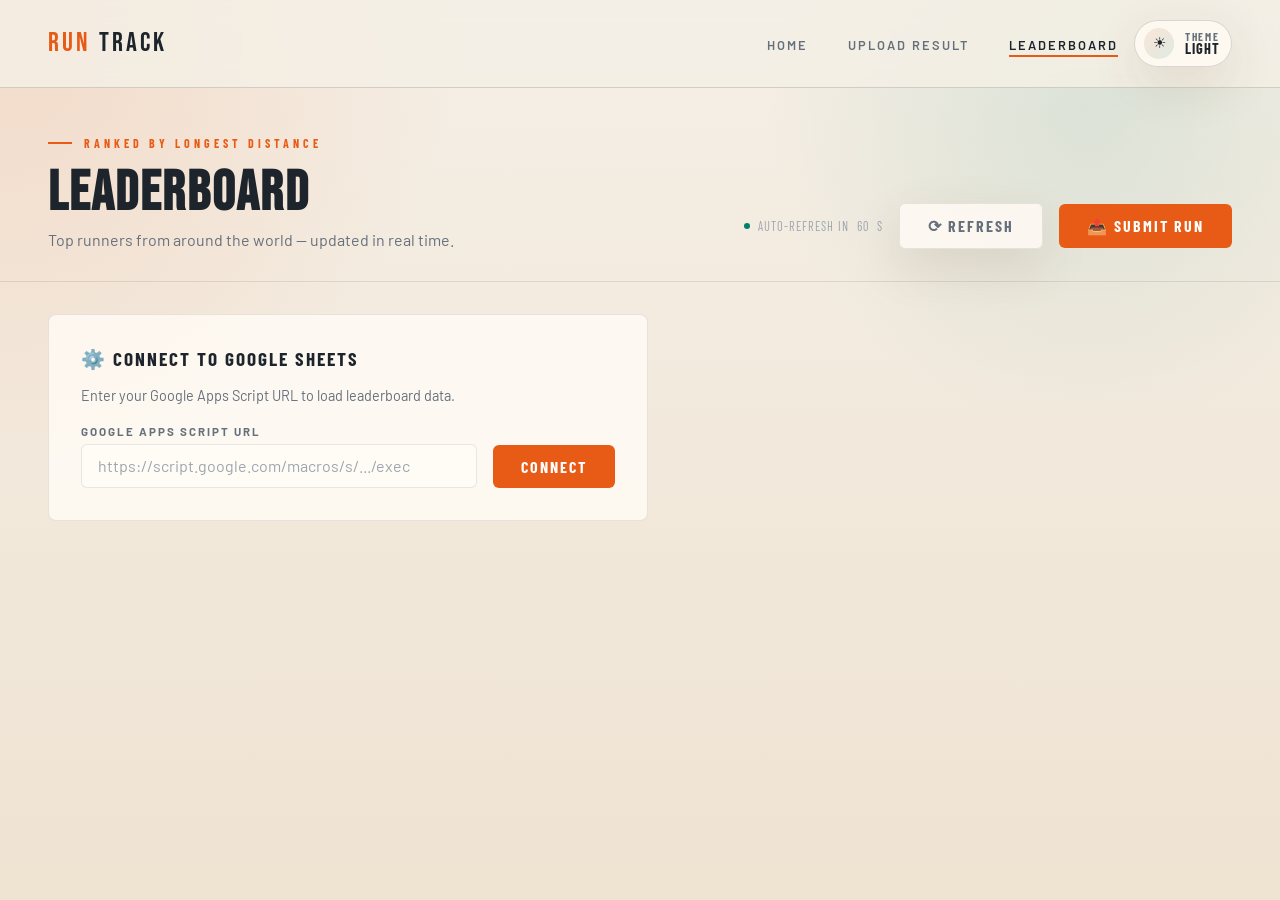
==== leaderboard.html @ f8d47b5e "feat: Implement initial RunTrack application with AI-powered run result upload, leaderboard, and the" ====
<!DOCTYPE html>
<html lang="en">
<head>
  <meta charset="UTF-8" />
  <meta name="viewport" content="width=device-width, initial-scale=1.0" />
  <title>Leaderboard — RunTrack</title>
  <script>
    (function () {
      try {
        var theme = localStorage.getItem('runtrack-theme');
        document.documentElement.setAttribute('data-theme', theme === 'dark' ? 'dark' : 'light');
      } catch (error) {
        document.documentElement.setAttribute('data-theme', 'light');
      }
    }());
  </script>
  <link rel="stylesheet" href="style.css" />
  <style>
    /* ── PAGE HEADER ── */
    .page-header {
      padding: 3rem 3rem 2rem;
      border-bottom: 1px solid var(--border);
      position: relative;
      z-index: 1;
      display: flex;
      justify-content: space-between;
      align-items: flex-end;
      flex-wrap: wrap;
      gap: 1.5rem;
    }

    .page-title {
      font-family: 'Bebas Neue', sans-serif;
      font-size: 3.5rem;
      letter-spacing: 2px;
      line-height: 1;
      margin-bottom: 0.5rem;
    }

    .page-sub {
      color: var(--text-muted);
      font-size: 1rem;
    }

    .header-right {
      display: flex;
      align-items: center;
      gap: 1rem;
    }

    .refresh-indicator {
      display: flex;
      align-items: center;
      gap: 0.5rem;
      font-size: 0.78rem;
      color: var(--text-dim);
      font-family: 'Barlow Condensed', sans-serif;
      letter-spacing: 1px;
      text-transform: uppercase;
    }

    .live-dot {
      width: 6px;
      height: 6px;
      background: var(--mint);
      border-radius: 50%;
      animation: pulse 2s ease-in-out infinite;
    }

    /* ── CONFIG SETUP ── */
    #setup-panel {
      margin: 2rem 3rem;
      background: var(--bg-card);
      border: 1px solid var(--border);
      border-radius: 8px;
      padding: 2rem;
      max-width: 600px;
      position: relative;
      z-index: 1;
    }

    #setup-panel h3 {
      font-family: 'Barlow Condensed', sans-serif;
      font-size: 1.2rem;
      font-weight: 700;
      letter-spacing: 2px;
      text-transform: uppercase;
      margin-bottom: 1rem;
    }

    .setup-form {
      display: flex;
      gap: 1rem;
      align-items: flex-end;
    }

    .setup-form .form-group {
      flex: 1;
    }

    /* ── STATS BAR ── */
    .stats-bar {
      display: grid;
      grid-template-columns: repeat(4, 1fr);
      border-bottom: 1px solid var(--border);
      position: relative;
      z-index: 1;
    }

    .stat-item {
      padding: 1.5rem 2rem;
      border-right: 1px solid var(--border);
    }

    .stat-item:last-child { border-right: none; }

    .stat-item-label {
      font-size: 0.7rem;
      font-weight: 700;
      letter-spacing: 2.5px;
      text-transform: uppercase;
      color: var(--text-muted);
      margin-bottom: 0.3rem;
    }

    .stat-item-value {
      font-family: 'Bebas Neue', sans-serif;
      font-size: 2.2rem;
      letter-spacing: 1px;
      line-height: 1;
    }

    .stat-item-value.orange { color: var(--orange); }
    .stat-item-value.mint { color: var(--mint); }

    /* ── PODIUM (TOP 3) ── */
    .podium-section {
      padding: 2.5rem 3rem;
      border-bottom: 1px solid var(--border);
      position: relative;
      z-index: 1;
    }

    .podium-grid {
      display: grid;
      grid-template-columns: 1fr 1.1fr 1fr;
      gap: 1rem;
      align-items: end;
      max-width: 900px;
      margin: 1.5rem auto 0;
    }

    .podium-card {
      background: var(--bg-card);
      border: 1px solid var(--border);
      border-radius: 8px;
      padding: 1.5rem;
      text-align: center;
      position: relative;
      overflow: hidden;
      transition: transform 0.25s;
    }

    .podium-card:hover { transform: translateY(-4px); }

    .podium-card.first {
      border-color: rgba(255,209,102,0.35);
      background: linear-gradient(135deg, var(--bg-card), rgba(255,209,102,0.05));
    }

    .podium-card.second {
      border-color: rgba(184,196,206,0.3);
    }

    .podium-card.third {
      border-color: rgba(201,132,90,0.3);
    }

    .podium-medal {
      font-size: 2.5rem;
      display: block;
      margin-bottom: 0.75rem;
    }

    .podium-rank {
      font-family: 'Bebas Neue', sans-serif;
      font-size: 1rem;
      letter-spacing: 3px;
      color: var(--text-muted);
      margin-bottom: 0.5rem;
    }

    .podium-name {
      font-family: 'Barlow Condensed', sans-serif;
      font-size: 1.4rem;
      font-weight: 700;
      letter-spacing: 1px;
      text-transform: uppercase;
      margin-bottom: 0.75rem;
      white-space: nowrap;
      overflow: hidden;
      text-overflow: ellipsis;
    }

    .podium-distance {
      font-family: 'Bebas Neue', sans-serif;
      font-size: 2.8rem;
      letter-spacing: 1px;
      line-height: 1;
      color: var(--orange);
    }

    .podium-card.first .podium-distance { color: var(--gold); }

    .podium-distance-unit {
      font-size: 0.85rem;
      color: var(--text-muted);
      font-family: 'Barlow Condensed', sans-serif;
      letter-spacing: 2px;
      text-transform: uppercase;
    }

    .podium-details {
      display: flex;
      justify-content: center;
      gap: 1rem;
      margin-top: 0.75rem;
      flex-wrap: wrap;
    }

    .podium-stat {
      font-size: 0.78rem;
      color: var(--text-muted);
    }

    .podium-stat strong {
      color: var(--text);
      display: block;
      font-family: 'Barlow Condensed', sans-serif;
      font-size: 0.9rem;
      font-weight: 700;
      letter-spacing: 1px;
    }

    /* Podium height effect */
    .podium-grid > :nth-child(1) { padding-bottom: 0.5rem; }   /* 2nd */
    .podium-grid > :nth-child(2) { padding-bottom: 1.5rem; }   /* 1st */

    /* ── TABLE ── */
    .table-section {
      padding: 2rem 3rem;
      position: relative;
      z-index: 1;
    }

    .table-header {
      display: flex;
      justify-content: space-between;
      align-items: center;
      margin-bottom: 1.5rem;
    }

    .table-title {
      font-family: 'Barlow Condensed', sans-serif;
      font-size: 1.1rem;
      font-weight: 700;
      letter-spacing: 3px;
      text-transform: uppercase;
      color: var(--text-muted);
    }

    .search-input {
      width: 220px;
      padding: 0.5rem 1rem;
      font-size: 0.9rem;
    }

    .leaderboard-table {
      width: 100%;
      border-collapse: collapse;
      border-spacing: 0;
    }

    .leaderboard-table thead th {
      padding: 0.75rem 1rem;
      text-align: left;
      font-family: 'Barlow Condensed', sans-serif;
      font-size: 0.72rem;
      font-weight: 700;
      letter-spacing: 2.5px;
      text-transform: uppercase;
      color: var(--text-muted);
      border-bottom: 1px solid var(--border);
      white-space: nowrap;
    }

    .leaderboard-table thead th.sort-active {
      color: var(--orange);
    }

    .leaderboard-table tbody tr {
      border-bottom: 1px solid rgba(255,255,255,0.04);
      transition: background 0.15s;
      animation: rowIn 0.3s ease both;
    }

    .leaderboard-table tbody tr:hover {
      background: var(--bg-card);
    }

    @keyframes rowIn {
      from { opacity: 0; transform: translateX(-10px); }
      to   { opacity: 1; transform: translateX(0); }
    }

    .leaderboard-table tbody td {
      padding: 1rem 1rem;
      font-size: 0.95rem;
      vertical-align: middle;
    }

    /* Rank column */
    .col-rank {
      width: 60px;
      text-align: center;
    }

    .rank-num {
      font-family: 'Bebas Neue', sans-serif;
      font-size: 1.3rem;
      letter-spacing: 1px;
      color: var(--text-muted);
    }

    .rank-medal {
      font-size: 1.4rem;
    }

    /* Name column */
    .col-name {
      font-family: 'Barlow Condensed', sans-serif;
      font-size: 1.1rem;
      font-weight: 700;
      letter-spacing: 1px;
      text-transform: uppercase;
    }

    /* Distance column */
    .col-distance {
      font-family: 'Bebas Neue', sans-serif;
      font-size: 1.4rem;
      letter-spacing: 1px;
      color: var(--mint);
    }

    .col-distance span {
      font-family: 'Barlow Condensed', sans-serif;
      font-size: 0.8rem;
      letter-spacing: 1.5px;
      color: var(--text-muted);
      margin-left: 2px;
    }

    /* Pace column */
    .col-pace {
      font-family: 'Barlow Condensed', sans-serif;
      font-size: 1rem;
      font-weight: 600;
      color: var(--text);
    }

    .col-muted {
      color: var(--text-muted);
      font-size: 0.9rem;
    }

    /* Distance bar */
    .distance-bar-wrap {
      width: 120px;
      height: 4px;
      background: rgba(255,255,255,0.06);
      border-radius: 2px;
      overflow: hidden;
      margin-top: 4px;
    }

    .distance-bar {
      height: 100%;
      background: linear-gradient(90deg, var(--orange), var(--mint));
      border-radius: 2px;
      transition: width 0.8s cubic-bezier(0.34, 1.56, 0.64, 1);
    }

    /* ── EMPTY STATE ── */
    #empty-state {
      text-align: center;
      padding: 5rem 2rem;
      display: none;
      position: relative;
      z-index: 1;
    }

    #empty-state .empty-icon {
      font-size: 4rem;
      margin-bottom: 1rem;
    }

    #empty-state h3 {
      font-family: 'Bebas Neue', sans-serif;
      font-size: 2.5rem;
      letter-spacing: 2px;
      margin-bottom: 0.75rem;
    }

    #empty-state p {
      color: var(--text-muted);
      margin-bottom: 1.5rem;
    }

    /* ── LOADING ── */
    #loading-state {
      display: flex;
      flex-direction: column;
      align-items: center;
      justify-content: center;
      padding: 5rem;
      gap: 1rem;
      position: relative;
      z-index: 1;
    }

    #loading-state p {
      color: var(--text-muted);
      font-size: 0.9rem;
      letter-spacing: 1px;
    }

    /* ── AUTO REFRESH ── */
    .countdown {
      font-variant-numeric: tabular-nums;
    }

    @media (max-width: 900px) {
      .page-header { padding: 2rem 1.5rem; flex-direction: column; align-items: flex-start; }
      .stats-bar { grid-template-columns: repeat(2, 1fr); }
      .podium-section, .table-section { padding: 2rem 1.5rem; }
      .podium-grid { grid-template-columns: 1fr; max-width: 400px; }
      .podium-grid > * { padding-bottom: 0 !important; }
      .podium-grid > :nth-child(2) { order: -1; }
      .search-input { width: 100%; }
      .table-header { flex-direction: column; align-items: flex-start; gap: 1rem; }
      #setup-panel { margin: 1.5rem; }
    }
  </style>
</head>
<body>

<nav>
  <a href="index.html" class="nav-logo">Run<span>Track</span></a>
  <div class="nav-right">
    <ul class="nav-links">
      <li><a href="index.html">Home</a></li>
      <li><a href="upload.html">Upload Result</a></li>
      <li><a href="leaderboard.html" class="active">Leaderboard</a></li>
    </ul>
    <button class="theme-toggle" type="button" aria-label="Switch to dark theme" title="Switch to dark theme">
      <span class="theme-toggle-icon" aria-hidden="true">☀</span>
      <span class="theme-toggle-text">
        <span class="theme-toggle-label">Theme</span>
        <span class="theme-toggle-value">Light</span>
      </span>
    </button>
  </div>
</nav>

<!-- PAGE HEADER -->
<div class="page-header">
  <div>
    <div class="section-label">Ranked by Longest Distance</div>
    <h1 class="page-title">Leaderboard</h1>
    <p class="page-sub">Top runners from around the world &mdash; updated in real time.</p>
  </div>
  <div class="header-right">
    <div class="refresh-indicator">
      <div class="live-dot"></div>
      Auto-refresh in <span class="countdown" id="countdown">60</span>s
    </div>
    <button class="btn btn-ghost" onclick="loadLeaderboard()">⟳ Refresh</button>
    <a href="upload.html" class="btn btn-primary">📤 Submit Run</a>
  </div>
</div>

<!-- SETUP PANEL (shown if no URL saved) -->
<div id="setup-panel" style="display:none;">
  <h3>⚙️ Connect to Google Sheets</h3>
  <p style="color:var(--text-muted); font-size:0.9rem; margin-bottom:1.25rem;">
    Enter your Google Apps Script URL to load leaderboard data.
  </p>
  <div class="setup-form">
    <div class="form-group">
      <label>Google Apps Script URL</label>
      <input type="url" id="setup-gas-url" placeholder="https://script.google.com/macros/s/.../exec" />
    </div>
    <button class="btn btn-primary" onclick="saveSetup()" style="flex-shrink:0;">Connect</button>
  </div>
</div>

<!-- STATS BAR -->
<div class="stats-bar" id="stats-bar" style="display:none;">
  <div class="stat-item">
    <div class="stat-item-label">Total Runners</div>
    <div class="stat-item-value" id="stat-runners">—</div>
  </div>
  <div class="stat-item">
    <div class="stat-item-label">Top Distance</div>
    <div class="stat-item-value mint" id="stat-top-dist">—</div>
  </div>
  <div class="stat-item">
    <div class="stat-item-label">Best Pace</div>
    <div class="stat-item-value orange" id="stat-best-pace">—</div>
  </div>
  <div class="stat-item">
    <div class="stat-item-label">Total km Run</div>
    <div class="stat-item-value" id="stat-total-km">—</div>
  </div>
</div>

<!-- PODIUM -->
<div class="podium-section" id="podium-section" style="display:none;">
  <div class="section-label">Top Finishers</div>
  <div class="podium-grid" id="podium-grid"></div>
</div>

<!-- LOADING -->
<div id="loading-state">
  <div class="spinner" style="width:36px;height:36px;border-width:3px;"></div>
  <p>Loading leaderboard data...</p>
</div>

<!-- TABLE -->
<div class="table-section" id="table-section" style="display:none;">
  <div class="table-header">
    <div class="table-title">All Runners</div>
    <input type="text" class="search-input" id="search-input"
           placeholder="🔍 Search runner..."
           oninput="filterTable(this.value)" />
  </div>
  <table class="leaderboard-table" id="leaderboard-table">
    <thead>
      <tr>
        <th class="col-rank">#</th>
        <th>Runner</th>
        <th class="sort-active">Distance ↓</th>
        <th>Pace</th>
        <th>Time</th>
        <th>Date</th>
      </tr>
    </thead>
    <tbody id="table-body"></tbody>
  </table>
</div>

<!-- EMPTY STATE -->
<div id="empty-state">
  <div class="empty-icon">🏁</div>
  <h3>No Runners Yet</h3>
  <p>Be the first to submit your run!</p>
  <a href="upload.html" class="btn btn-primary btn-lg">Submit Your Run →</a>
</div>

<script src="theme.js"></script>
<script>
  let allRunners = [];
  let countdownTimer;
  let countdownValue = 60;
  let maxDistance = 0;

  // ── INIT ──
  window.addEventListener('load', () => {
    const gasUrl = localStorage.getItem('gasUrl');
    if (!gasUrl) {
      document.getElementById('setup-panel').style.display = 'block';
      document.getElementById('loading-state').style.display = 'none';
    } else {
      loadLeaderboard();
      startCountdown();
    }
  });

  function saveSetup() {
    const url = document.getElementById('setup-gas-url').value.trim();
    if (!url) return;
    localStorage.setItem('gasUrl', url);
    document.getElementById('setup-panel').style.display = 'none';
    document.getElementById('loading-state').style.display = 'flex';
    loadLeaderboard();
    startCountdown();
  }

  // ── LOAD DATA ──
  async function loadLeaderboard() {
    const gasUrl = localStorage.getItem('gasUrl');
    if (!gasUrl) return;

    document.getElementById('loading-state').style.display = 'flex';
    document.getElementById('table-section').style.display = 'none';
    document.getElementById('podium-section').style.display = 'none';
    document.getElementById('stats-bar').style.display = 'none';
    document.getElementById('empty-state').style.display = 'none';

    try {
      const res = await fetch(`${gasUrl}?action=leaderboard&t=${Date.now()}`);
      const data = await res.json();

      document.getElementById('loading-state').style.display = 'none';

      if (!Array.isArray(data) || data.length === 0) {
        document.getElementById('empty-state').style.display = 'block';
        return;
      }

      // Sort by distance descending
      allRunners = data.sort((a, b) => parseFloat(b.distance) - parseFloat(a.distance));
      maxDistance = parseFloat(allRunners[0].distance) || 1;

      renderStats(allRunners);
      renderPodium(allRunners.slice(0, 3));
      renderTable(allRunners);

      document.getElementById('stats-bar').style.display = 'grid';
      document.getElementById('podium-section').style.display = 'block';
      document.getElementById('table-section').style.display = 'block';

    } catch (err) {
      console.error(err);
      document.getElementById('loading-state').style.display = 'none';
      document.getElementById('empty-state').style.display = 'block';
      document.getElementById('empty-state').querySelector('p').textContent =
        'Failed to load data. Check your Apps Script URL.';
    }
  }

  // ── RENDER STATS ──
  function renderStats(runners) {
    const totalDist = runners.reduce((s, r) => s + (parseFloat(r.distance) || 0), 0);

    // Best pace calculation
    const paces = runners
      .map(r => r.pace)
      .filter(p => p && /^\d+:\d+$/.test(p))
      .map(p => {
        const [m, s] = p.split(':').map(Number);
        return m * 60 + s;
      });
    const bestPaceSec = paces.length ? Math.min(...paces) : null;
    const bestPaceStr = bestPaceSec
      ? `${Math.floor(bestPaceSec / 60)}:${String(bestPaceSec % 60).padStart(2, '0')}`
      : '—';

    document.getElementById('stat-runners').textContent = runners.length;
    document.getElementById('stat-top-dist').textContent =
      parseFloat(runners[0].distance).toFixed(1) + ' km';
    document.getElementById('stat-best-pace').textContent =
      bestPaceSec ? bestPaceStr + '/km' : '—';
    document.getElementById('stat-total-km').textContent = totalDist.toFixed(1) + ' km';
  }

  // ── RENDER PODIUM ──
  function renderPodium(top3) {
    const medals = ['🥇', '🥈', '🥉'];
    const classes = ['first', 'second', 'third'];
    // Reorder: 2nd, 1st, 3rd for visual podium layout
    const order = top3.length >= 3 ? [top3[1], top3[0], top3[2]] : top3;
    const orderClasses = top3.length >= 3 ? [classes[1], classes[0], classes[2]] : classes;
    const orderMedals = top3.length >= 3 ? [medals[1], medals[0], medals[2]] : medals;
    const orderRanks = top3.length >= 3 ? [2, 1, 3] : [1, 2, 3];

    document.getElementById('podium-grid').innerHTML = order.map((runner, i) => `
      <div class="podium-card ${orderClasses[i]}">
        <span class="podium-medal">${orderMedals[i]}</span>
        <div class="podium-rank">RANK #${orderRanks[i]}</div>
        <div class="podium-name" title="${runner.name}">${runner.name || 'Unknown'}</div>
        <div class="podium-distance">${parseFloat(runner.distance).toFixed(2)}</div>
        <div class="podium-distance-unit">km</div>
        <div class="podium-details">
          ${runner.pace ? `<div class="podium-stat"><strong>${runner.pace}</strong>pace/km</div>` : ''}
          ${runner.time ? `<div class="podium-stat"><strong>${runner.time}</strong>time</div>` : ''}
          ${runner.finish_date ? `<div class="podium-stat"><strong>${formatDate(runner.finish_date)}</strong>date</div>` : ''}
        </div>
      </div>
    `).join('');
  }

  // ── RENDER TABLE ──
  function renderTable(runners) {
    const medals = { 1: '🥇', 2: '🥈', 3: '🥉' };

    document.getElementById('table-body').innerHTML = runners.map((runner, i) => {
      const rank = i + 1;
      const distPct = Math.round((parseFloat(runner.distance) / maxDistance) * 100);

      return `
        <tr style="animation-delay:${Math.min(i * 0.03, 0.6)}s">
          <td class="col-rank">
            ${rank <= 3
              ? `<span class="rank-medal">${medals[rank]}</span>`
              : `<span class="rank-num">${rank}</span>`
            }
          </td>
          <td class="col-name">${escapeHtml(runner.name || 'Unknown')}</td>
          <td>
            <div class="col-distance">
              ${parseFloat(runner.distance).toFixed(2)}<span>km</span>
            </div>
            <div class="distance-bar-wrap">
              <div class="distance-bar" style="width:${distPct}%"></div>
            </div>
          </td>
          <td class="col-pace">${runner.pace || '—'}</td>
          <td class="col-muted">${runner.time || '—'}</td>
          <td class="col-muted">${runner.finish_date ? formatDate(runner.finish_date) : '—'}</td>
        </tr>
      `;
    }).join('');
  }

  // ── SEARCH / FILTER ──
  function filterTable(query) {
    const q = query.toLowerCase();
    const filtered = q
      ? allRunners.filter(r => (r.name || '').toLowerCase().includes(q))
      : allRunners;

    if (filtered.length === 0) {
      document.getElementById('table-body').innerHTML = `
        <tr>
          <td colspan="6" style="text-align:center; padding:3rem; color:var(--text-muted);">
            No runners match "${query}"
          </td>
        </tr>`;
      return;
    }

    renderTable(filtered);
  }

  // ── COUNTDOWN ──
  function startCountdown() {
    clearInterval(countdownTimer);
    countdownValue = 60;
    countdownTimer = setInterval(() => {
      countdownValue--;
      document.getElementById('countdown').textContent = countdownValue;
      if (countdownValue <= 0) {
        countdownValue = 60;
        loadLeaderboard();
      }
    }, 1000);
  }

  // ── HELPERS ──
  function formatDate(d) {
    if (!d) return '—';
    try {
      return new Date(d).toLocaleDateString('en-GB', { day: 'numeric', month: 'short', year: 'numeric' });
    } catch { return d; }
  }

  function escapeHtml(str) {
    return String(str).replace(/[&<>"']/g, c => ({
      '&': '&amp;', '<': '&lt;', '>': '&gt;', '"': '&quot;', "'": '&#39;'
    })[c]);
  }
</script>
</body>
</html>
---- style.css ----
@import url('https://fonts.googleapis.com/css2?family=Bebas+Neue&family=Barlow:ital,wght@0,300;0,400;0,500;0,600;0,700;1,400&family=Barlow+Condensed:wght@400;500;600;700&display=swap');

:root {
  color-scheme: light;
  --bg: #f5efe6;
  --bg-alt: #efe3d2;
  --bg-rgb: 245, 239, 230;
  --bg-card: rgba(255, 251, 245, 0.84);
  --bg-card2: #f1e7da;
  --bg-input: rgba(255, 252, 247, 0.92);
  --nav-bg: rgba(245, 239, 230, 0.82);
  --page-glow-a: rgba(232, 91, 22, 0.14);
  --page-glow-b: rgba(0, 126, 108, 0.1);
  --orange: #e85b16;
  --orange-dim: rgba(232, 91, 22, 0.12);
  --orange-glow: rgba(232, 91, 22, 0.26);
  --mint: #007e6c;
  --mint-dim: rgba(0, 126, 108, 0.12);
  --text: #1d242b;
  --text-muted: #66707b;
  --text-dim: #9da5af;
  --border: rgba(29, 36, 43, 0.1);
  --border-strong: rgba(29, 36, 43, 0.16);
  --border-active: rgba(232, 91, 22, 0.32);
  --gold: #FFD166;
  --silver: #B8C4CE;
  --bronze: #C9845A;
  --radius: 6px;
  --shadow: 0 18px 50px rgba(87, 61, 28, 0.12);
  --shadow-strong: 0 24px 70px rgba(87, 61, 28, 0.18);
  --spinner-track: rgba(29, 36, 43, 0.12);
  --noise-opacity: 0.022;
}

html[data-theme='dark'] {
  color-scheme: dark;
  --bg: #070A0E;
  --bg-alt: #0C1219;
  --bg-rgb: 7, 10, 14;
  --bg-card: #0F1621;
  --bg-card2: #141D2B;
  --bg-input: #0C1219;
  --nav-bg: rgba(7, 10, 14, 0.92);
  --page-glow-a: rgba(255, 85, 0, 0.08);
  --page-glow-b: rgba(0, 229, 160, 0.05);
  --orange: #FF5500;
  --orange-dim: rgba(255, 85, 0, 0.15);
  --orange-glow: rgba(255, 85, 0, 0.35);
  --mint: #00E5A0;
  --mint-dim: rgba(0, 229, 160, 0.12);
  --text: #EEE9E2;
  --text-muted: #627082;
  --text-dim: #3D4E5E;
  --border: rgba(255,255,255,0.07);
  --border-strong: rgba(255,255,255,0.14);
  --border-active: rgba(255,85,0,0.4);
  --shadow: 0 4px 24px rgba(0,0,0,0.5);
  --shadow-strong: 0 18px 48px rgba(0,0,0,0.5);
  --spinner-track: rgba(255,255,255,0.1);
  --noise-opacity: 0.03;
}

* { margin: 0; padding: 0; box-sizing: border-box; }

html { scroll-behavior: smooth; }

body {
  font-family: 'Barlow', sans-serif;
  background-color: var(--bg);
  background-image:
    radial-gradient(circle at left top, var(--page-glow-a) 0, transparent 30%),
    radial-gradient(circle at 85% 12%, var(--page-glow-b) 0, transparent 24%),
    linear-gradient(180deg, var(--bg) 0%, var(--bg-alt) 100%);
  color: var(--text);
  min-height: 100vh;
  overflow-x: hidden;
  transition: background-color 0.25s ease, color 0.25s ease;
}

/* ── NOISE OVERLAY ── */
body::before {
  content: '';
  position: fixed;
  inset: 0;
  background-image: url("data:image/svg+xml,%3Csvg viewBox='0 0 256 256' xmlns='http://www.w3.org/2000/svg'%3E%3Cfilter id='noise'%3E%3CfeTurbulence type='fractalNoise' baseFrequency='0.9' numOctaves='4' stitchTiles='stitch'/%3E%3C/filter%3E%3Crect width='100%25' height='100%25' filter='url(%23noise)' opacity='0.03'/%3E%3C/svg%3E");
  opacity: var(--noise-opacity);
  pointer-events: none;
  z-index: 0;
}

/* ── NAV ── */
nav {
  display: flex;
  justify-content: space-between;
  align-items: center;
  padding: 1.25rem 3rem;
  border-bottom: 1px solid var(--border-strong);
  position: sticky;
  top: 0;
  background: var(--nav-bg);
  backdrop-filter: blur(12px);
  z-index: 200;
}

.nav-right {
  display: flex;
  align-items: center;
  gap: 1rem;
}

.nav-logo {
  font-family: 'Bebas Neue', sans-serif;
  font-size: 1.7rem;
  color: var(--orange);
  letter-spacing: 3px;
  text-decoration: none;
  display: flex;
  align-items: center;
  gap: 0.5rem;
}

.nav-logo span {
  color: var(--text);
}

.nav-links {
  display: flex;
  gap: 2.5rem;
  list-style: none;
}

.nav-links a {
  color: var(--text-muted);
  text-decoration: none;
  font-size: 0.8rem;
  font-weight: 600;
  letter-spacing: 2px;
  text-transform: uppercase;
  transition: color 0.2s;
  position: relative;
}

.nav-links a::after {
  content: '';
  position: absolute;
  bottom: -4px;
  left: 0;
  width: 0;
  height: 2px;
  background: var(--orange);
  transition: width 0.2s;
}

.nav-links a:hover,
.nav-links a.active {
  color: var(--text);
}

.nav-links a:hover::after,
.nav-links a.active::after {
  width: 100%;
}

.theme-toggle {
  display: inline-flex;
  align-items: center;
  gap: 0.65rem;
  padding: 0.45rem 0.7rem 0.45rem 0.55rem;
  border-radius: 999px;
  border: 1px solid var(--border-strong);
  background: var(--bg-card);
  color: var(--text);
  box-shadow: var(--shadow);
  cursor: pointer;
  transition: transform 0.2s ease, border-color 0.2s ease, background 0.2s ease;
}

.theme-toggle:hover {
  transform: translateY(-1px);
  border-color: var(--border-active);
}

.theme-toggle-icon {
  width: 1.9rem;
  height: 1.9rem;
  border-radius: 50%;
  display: inline-flex;
  align-items: center;
  justify-content: center;
  background: linear-gradient(135deg, var(--orange-dim), var(--mint-dim));
  font-size: 0.95rem;
}

.theme-toggle-text {
  display: flex;
  flex-direction: column;
  align-items: flex-start;
  line-height: 1;
}

.theme-toggle-label {
  font-family: 'Barlow Condensed', sans-serif;
  font-size: 0.7rem;
  font-weight: 700;
  letter-spacing: 1.8px;
  text-transform: uppercase;
  color: var(--text-muted);
}

.theme-toggle-value {
  font-family: 'Barlow Condensed', sans-serif;
  font-size: 0.9rem;
  font-weight: 700;
  letter-spacing: 1px;
  text-transform: uppercase;
}

/* ── BUTTONS ── */
.btn {
  display: inline-flex;
  align-items: center;
  justify-content: center;
  gap: 0.5rem;
  padding: 0.75rem 1.75rem;
  border-radius: var(--radius);
  font-family: 'Barlow Condensed', sans-serif;
  font-weight: 700;
  font-size: 1rem;
  letter-spacing: 2px;
  text-transform: uppercase;
  cursor: pointer;
  transition: all 0.2s;
  text-decoration: none;
  border: none;
  position: relative;
  overflow: hidden;
}

.btn::after {
  content: '';
  position: absolute;
  inset: 0;
  background: rgba(255,255,255,0);
  transition: background 0.2s;
}

.btn:hover::after {
  background: rgba(255,255,255,0.06);
}

.btn-primary {
  background: var(--orange);
  color: #fff;
}

.btn-primary:hover {
  box-shadow: 0 0 30px var(--orange-glow);
  transform: translateY(-1px);
}

.btn-outline {
  background: transparent;
  color: var(--text-muted);
  border: 1px solid var(--border);
}

.btn-outline:hover {
  border-color: rgba(255,85,0,0.5);
  color: var(--text);
}

.btn-ghost {
  background: var(--bg-card);
  color: var(--text-muted);
  border: 1px solid var(--border);
  box-shadow: var(--shadow);
}

.btn-ghost:hover {
  border-color: var(--border-active);
  color: var(--text);
}

.btn-lg {
  padding: 1rem 2.5rem;
  font-size: 1.15rem;
}

.btn:disabled {
  opacity: 0.4;
  cursor: not-allowed;
  pointer-events: none;
}

/* ── FORMS ── */
.form-group {
  display: flex;
  flex-direction: column;
  gap: 0.4rem;
}

label {
  font-size: 0.72rem;
  font-weight: 700;
  letter-spacing: 2px;
  text-transform: uppercase;
  color: var(--text-muted);
}

input, select, textarea {
  background: var(--bg-input);
  border: 1px solid var(--border);
  border-radius: var(--radius);
  color: var(--text);
  padding: 0.7rem 1rem;
  font-family: 'Barlow', sans-serif;
  font-size: 1rem;
  transition: border-color 0.2s, box-shadow 0.2s;
  width: 100%;
}

input:focus, select:focus, textarea:focus {
  outline: none;
  border-color: var(--border-active);
  box-shadow: 0 0 0 3px rgba(255,85,0,0.1);
}

input::placeholder {
  color: var(--text-dim);
}

/* ── CARDS ── */
.card {
  background: var(--bg-card);
  border: 1px solid var(--border);
  border-radius: var(--radius);
  padding: 1.5rem;
  box-shadow: var(--shadow);
}

/* ── BADGE ── */
.badge {
  display: inline-flex;
  align-items: center;
  gap: 0.3rem;
  padding: 0.25rem 0.7rem;
  border-radius: 2px;
  font-family: 'Barlow Condensed', sans-serif;
  font-size: 0.75rem;
  font-weight: 700;
  letter-spacing: 1.5px;
  text-transform: uppercase;
}

.badge-orange {
  background: var(--orange-dim);
  color: var(--orange);
  border: 1px solid rgba(255,85,0,0.25);
}

.badge-mint {
  background: var(--mint-dim);
  color: var(--mint);
  border: 1px solid rgba(0,229,160,0.25);
}

/* ── TOAST ── */
#toast {
  position: fixed;
  bottom: 2rem;
  right: 2rem;
  background: var(--bg-card2);
  border: 1px solid var(--border);
  border-radius: var(--radius);
  padding: 1rem 1.5rem;
  font-size: 0.9rem;
  max-width: 320px;
  z-index: 999;
  transform: translateY(100px);
  opacity: 0;
  transition: all 0.3s cubic-bezier(0.34, 1.56, 0.64, 1);
  display: flex;
  align-items: center;
  gap: 0.75rem;
}

#toast.show {
  transform: translateY(0);
  opacity: 1;
}

#toast.success { border-color: rgba(0,229,160,0.4); }
#toast.error { border-color: rgba(255,85,0,0.4); }

/* ── LOADING SPINNER ── */
.spinner {
  width: 20px;
  height: 20px;
  border: 2px solid var(--spinner-track);
  border-top-color: var(--orange);
  border-radius: 50%;
  animation: spin 0.7s linear infinite;
  flex-shrink: 0;
}

@keyframes spin { to { transform: rotate(360deg); } }

/* ── SECTION ── */
.section {
  padding: 5rem 3rem;
  position: relative;
  z-index: 1;
}

.container {
  max-width: 1200px;
  margin: 0 auto;
}

.section-label {
  font-family: 'Barlow Condensed', sans-serif;
  font-size: 0.75rem;
  font-weight: 700;
  letter-spacing: 4px;
  text-transform: uppercase;
  color: var(--orange);
  display: flex;
  align-items: center;
  gap: 0.75rem;
  margin-bottom: 1rem;
}

.section-label::before {
  content: '';
  width: 24px;
  height: 2px;
  background: var(--orange);
}

/* ── FOOTER ── */
footer {
  border-top: 1px solid var(--border-strong);
  padding: 2rem 3rem;
  text-align: center;
  color: var(--text-dim);
  font-size: 0.85rem;
  position: relative;
  z-index: 1;
}

/* ── RESPONSIVE ── */
@media (max-width: 768px) {
  nav {
    padding: 1rem 1.5rem;
    flex-wrap: wrap;
    gap: 1rem;
  }
  .nav-right {
    width: 100%;
    justify-content: space-between;
  }
  .nav-links { gap: 1.5rem; }
  .theme-toggle {
    padding-right: 0.65rem;
  }
  .theme-toggle-label {
    display: none;
  }
  .section { padding: 3rem 1.5rem; }
}
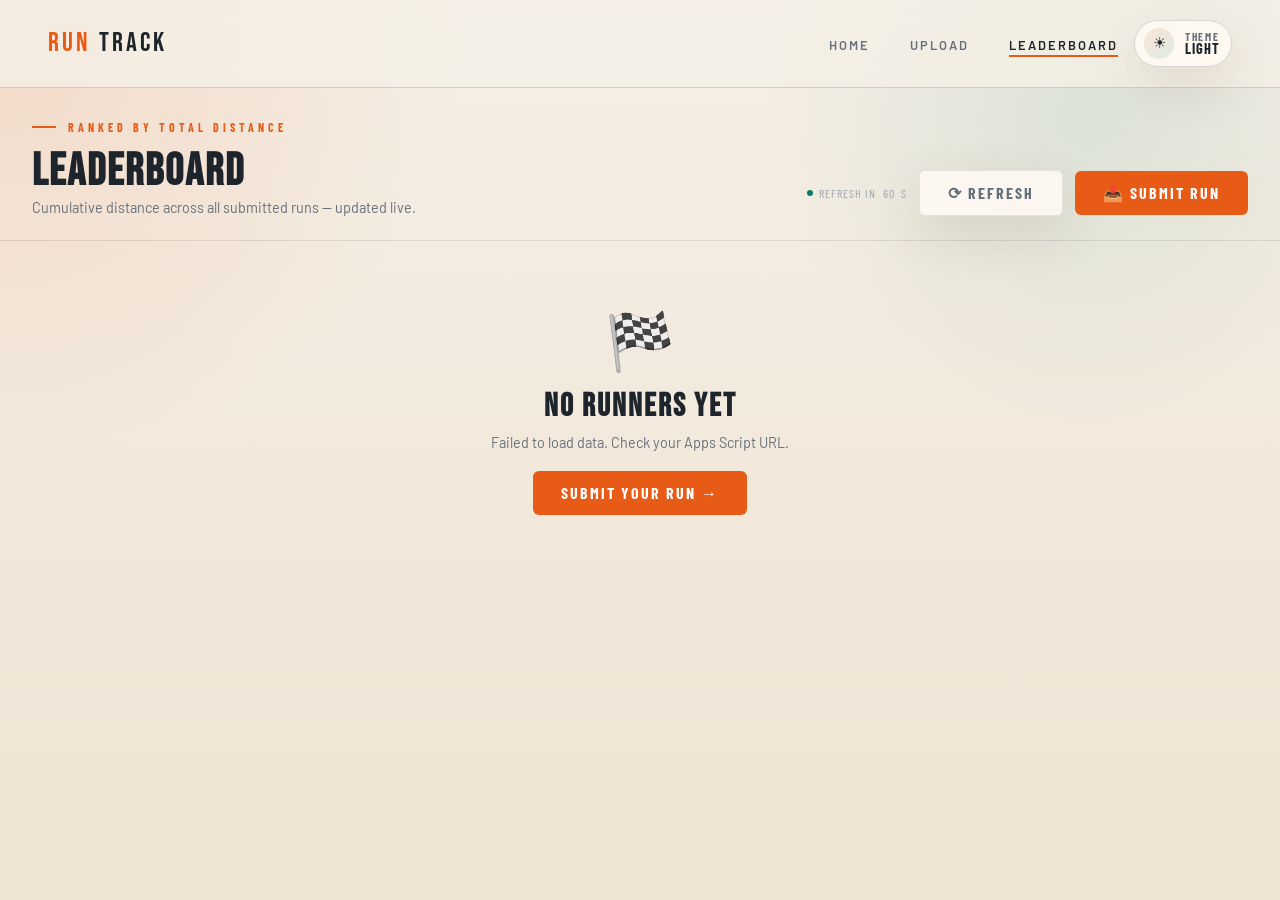
==== commit 01bf6381: "change support mobile add cofnig.js" ====
--- a/leaderboard.html
+++ b/leaderboard.html
@@ -7,9 +7,9 @@
   <script>
     (function () {
       try {
-        var theme = localStorage.getItem('runtrack-theme');
-        document.documentElement.setAttribute('data-theme', theme === 'dark' ? 'dark' : 'light');
-      } catch (error) {
+        var t = localStorage.getItem('runtrack-theme');
+        document.documentElement.setAttribute('data-theme', t === 'dark' ? 'dark' : 'light');
+      } catch (e) {
         document.documentElement.setAttribute('data-theme', 'light');
       }
     }());
@@ -18,7 +18,7 @@
   <style>
     /* ── PAGE HEADER ── */
     .page-header {
-      padding: 3rem 3rem 2rem;
+      padding: 2rem 2rem 1.5rem;
       border-bottom: 1px solid var(--border);
       position: relative;
       z-index: 1;
@@ -26,33 +26,31 @@
       justify-content: space-between;
       align-items: flex-end;
       flex-wrap: wrap;
-      gap: 1.5rem;
+      gap: 1rem;
     }
 
     .page-title {
       font-family: 'Bebas Neue', sans-serif;
-      font-size: 3.5rem;
+      font-size: 2.8rem;
       letter-spacing: 2px;
       line-height: 1;
-      margin-bottom: 0.5rem;
-    }
-
-    .page-sub {
-      color: var(--text-muted);
-      font-size: 1rem;
-    }
+      margin-bottom: 0.25rem;
+    }
+
+    .page-sub { color: var(--text-muted); font-size: 0.9rem; }
 
     .header-right {
       display: flex;
       align-items: center;
-      gap: 1rem;
-    }
-
-    .refresh-indicator {
+      gap: 0.75rem;
+      flex-wrap: wrap;
+    }
+
+    .live-indicator {
       display: flex;
       align-items: center;
-      gap: 0.5rem;
-      font-size: 0.78rem;
+      gap: 0.4rem;
+      font-size: 0.75rem;
       color: var(--text-dim);
       font-family: 'Barlow Condensed', sans-serif;
       letter-spacing: 1px;
@@ -67,36 +65,34 @@
       animation: pulse 2s ease-in-out infinite;
     }
 
-    /* ── CONFIG SETUP ── */
+    /* ── SETUP PANEL ── */
     #setup-panel {
-      margin: 2rem 3rem;
+      margin: 1.5rem 2rem;
       background: var(--bg-card);
       border: 1px solid var(--border);
-      border-radius: 8px;
-      padding: 2rem;
-      max-width: 600px;
+      border-radius: var(--radius);
+      padding: 1.5rem;
+      max-width: 560px;
       position: relative;
       z-index: 1;
     }
 
     #setup-panel h3 {
       font-family: 'Barlow Condensed', sans-serif;
-      font-size: 1.2rem;
+      font-size: 1rem;
       font-weight: 700;
       letter-spacing: 2px;
       text-transform: uppercase;
-      margin-bottom: 1rem;
-    }
-
-    .setup-form {
+      margin-bottom: 0.75rem;
+    }
+
+    .setup-row {
       display: flex;
-      gap: 1rem;
+      gap: 0.75rem;
       align-items: flex-end;
     }
 
-    .setup-form .form-group {
-      flex: 1;
-    }
+    .setup-row .form-group { flex: 1; }
 
     /* ── STATS BAR ── */
     .stats-bar {
@@ -108,34 +104,34 @@
     }
 
     .stat-item {
-      padding: 1.5rem 2rem;
+      padding: 1.25rem 1.5rem;
       border-right: 1px solid var(--border);
     }
 
     .stat-item:last-child { border-right: none; }
 
     .stat-item-label {
-      font-size: 0.7rem;
+      font-size: 0.68rem;
       font-weight: 700;
       letter-spacing: 2.5px;
       text-transform: uppercase;
       color: var(--text-muted);
-      margin-bottom: 0.3rem;
+      margin-bottom: 0.25rem;
     }
 
     .stat-item-value {
       font-family: 'Bebas Neue', sans-serif;
-      font-size: 2.2rem;
+      font-size: 1.9rem;
       letter-spacing: 1px;
       line-height: 1;
     }
 
     .stat-item-value.orange { color: var(--orange); }
-    .stat-item-value.mint { color: var(--mint); }
-
-    /* ── PODIUM (TOP 3) ── */
+    .stat-item-value.mint   { color: var(--mint); }
+
+    /* ── PODIUM ── */
     .podium-section {
-      padding: 2.5rem 3rem;
+      padding: 2rem 2rem;
       border-bottom: 1px solid var(--border);
       position: relative;
       z-index: 1;
@@ -144,59 +140,36 @@
     .podium-grid {
       display: grid;
       grid-template-columns: 1fr 1.1fr 1fr;
-      gap: 1rem;
+      gap: 0.75rem;
       align-items: end;
-      max-width: 900px;
-      margin: 1.5rem auto 0;
+      max-width: 700px;
+      margin: 1.25rem auto 0;
     }
 
     .podium-card {
       background: var(--bg-card);
       border: 1px solid var(--border);
       border-radius: 8px;
-      padding: 1.5rem;
+      padding: 1.25rem 1rem;
       text-align: center;
-      position: relative;
-      overflow: hidden;
       transition: transform 0.25s;
     }
 
-    .podium-card:hover { transform: translateY(-4px); }
-
-    .podium-card.first {
-      border-color: rgba(255,209,102,0.35);
-      background: linear-gradient(135deg, var(--bg-card), rgba(255,209,102,0.05));
-    }
-
-    .podium-card.second {
-      border-color: rgba(184,196,206,0.3);
-    }
-
-    .podium-card.third {
-      border-color: rgba(201,132,90,0.3);
-    }
-
-    .podium-medal {
-      font-size: 2.5rem;
-      display: block;
-      margin-bottom: 0.75rem;
-    }
-
-    .podium-rank {
-      font-family: 'Bebas Neue', sans-serif;
-      font-size: 1rem;
-      letter-spacing: 3px;
-      color: var(--text-muted);
-      margin-bottom: 0.5rem;
-    }
+    .podium-card:hover { transform: translateY(-3px); }
+    .podium-card.first { border-color: rgba(255,209,102,0.35); background: linear-gradient(135deg, var(--bg-card), rgba(255,209,102,0.04)); }
+    .podium-card.second { border-color: rgba(184,196,206,0.3); }
+    .podium-card.third  { border-color: rgba(201,132,90,0.3); }
+
+    .podium-medal { font-size: 2rem; display: block; margin-bottom: 0.5rem; }
+    .podium-rank  { font-family: 'Bebas Neue', sans-serif; font-size: 0.85rem; letter-spacing: 3px; color: var(--text-muted); margin-bottom: 0.3rem; }
 
     .podium-name {
       font-family: 'Barlow Condensed', sans-serif;
-      font-size: 1.4rem;
+      font-size: 1.2rem;
       font-weight: 700;
       letter-spacing: 1px;
       text-transform: uppercase;
-      margin-bottom: 0.75rem;
+      margin-bottom: 0.5rem;
       white-space: nowrap;
       overflow: hidden;
       text-overflow: ellipsis;
@@ -204,7 +177,7 @@
 
     .podium-distance {
       font-family: 'Bebas Neue', sans-serif;
-      font-size: 2.8rem;
+      font-size: 2.4rem;
       letter-spacing: 1px;
       line-height: 1;
       color: var(--orange);
@@ -213,42 +186,24 @@
     .podium-card.first .podium-distance { color: var(--gold); }
 
     .podium-distance-unit {
-      font-size: 0.85rem;
+      font-size: 0.8rem;
       color: var(--text-muted);
       font-family: 'Barlow Condensed', sans-serif;
       letter-spacing: 2px;
       text-transform: uppercase;
-    }
-
-    .podium-details {
-      display: flex;
-      justify-content: center;
-      gap: 1rem;
-      margin-top: 0.75rem;
-      flex-wrap: wrap;
-    }
-
-    .podium-stat {
+      margin-bottom: 0.4rem;
+    }
+
+    .podium-runs {
       font-size: 0.78rem;
       color: var(--text-muted);
-    }
-
-    .podium-stat strong {
-      color: var(--text);
-      display: block;
-      font-family: 'Barlow Condensed', sans-serif;
-      font-size: 0.9rem;
-      font-weight: 700;
+      font-family: 'Barlow Condensed', sans-serif;
       letter-spacing: 1px;
     }
-
-    /* Podium height effect */
-    .podium-grid > :nth-child(1) { padding-bottom: 0.5rem; }   /* 2nd */
-    .podium-grid > :nth-child(2) { padding-bottom: 1.5rem; }   /* 1st */
 
     /* ── TABLE ── */
     .table-section {
-      padding: 2rem 3rem;
+      padding: 1.5rem 2rem;
       position: relative;
       z-index: 1;
     }
@@ -257,35 +212,29 @@
       display: flex;
       justify-content: space-between;
       align-items: center;
-      margin-bottom: 1.5rem;
+      margin-bottom: 1.25rem;
+      flex-wrap: wrap;
+      gap: 0.75rem;
     }
 
     .table-title {
       font-family: 'Barlow Condensed', sans-serif;
-      font-size: 1.1rem;
+      font-size: 0.85rem;
       font-weight: 700;
       letter-spacing: 3px;
       text-transform: uppercase;
       color: var(--text-muted);
     }
 
-    .search-input {
-      width: 220px;
-      padding: 0.5rem 1rem;
-      font-size: 0.9rem;
-    }
-
-    .leaderboard-table {
-      width: 100%;
-      border-collapse: collapse;
-      border-spacing: 0;
-    }
+    .search-input { width: 200px; padding: 0.45rem 0.85rem; font-size: 0.88rem; }
+
+    .leaderboard-table { width: 100%; border-collapse: collapse; }
 
     .leaderboard-table thead th {
-      padding: 0.75rem 1rem;
+      padding: 0.65rem 0.85rem;
       text-align: left;
       font-family: 'Barlow Condensed', sans-serif;
-      font-size: 0.72rem;
+      font-size: 0.68rem;
       font-weight: 700;
       letter-spacing: 2.5px;
       text-transform: uppercase;
@@ -294,9 +243,7 @@
       white-space: nowrap;
     }
 
-    .leaderboard-table thead th.sort-active {
-      color: var(--orange);
-    }
+    .leaderboard-table thead th.sort-active { color: var(--orange); }
 
     .leaderboard-table tbody tr {
       border-bottom: 1px solid rgba(255,255,255,0.04);
@@ -304,80 +251,58 @@
       animation: rowIn 0.3s ease both;
     }
 
-    .leaderboard-table tbody tr:hover {
-      background: var(--bg-card);
-    }
+    .leaderboard-table tbody tr:hover { background: var(--bg-card); }
 
     @keyframes rowIn {
-      from { opacity: 0; transform: translateX(-10px); }
+      from { opacity: 0; transform: translateX(-8px); }
       to   { opacity: 1; transform: translateX(0); }
     }
 
     .leaderboard-table tbody td {
-      padding: 1rem 1rem;
-      font-size: 0.95rem;
+      padding: 0.85rem 0.85rem;
+      font-size: 0.92rem;
       vertical-align: middle;
     }
 
-    /* Rank column */
-    .col-rank {
-      width: 60px;
-      text-align: center;
-    }
-
-    .rank-num {
+    .col-rank { width: 50px; text-align: center; }
+    .rank-num { font-family: 'Bebas Neue', sans-serif; font-size: 1.2rem; letter-spacing: 1px; color: var(--text-muted); }
+    .rank-medal { font-size: 1.3rem; }
+
+    .col-name {
+      font-family: 'Barlow Condensed', sans-serif;
+      font-size: 1rem;
+      font-weight: 700;
+      letter-spacing: 1px;
+      text-transform: uppercase;
+    }
+
+    .col-distance {
       font-family: 'Bebas Neue', sans-serif;
       font-size: 1.3rem;
       letter-spacing: 1px;
-      color: var(--text-muted);
-    }
-
-    .rank-medal {
-      font-size: 1.4rem;
-    }
-
-    /* Name column */
-    .col-name {
-      font-family: 'Barlow Condensed', sans-serif;
-      font-size: 1.1rem;
-      font-weight: 700;
-      letter-spacing: 1px;
-      text-transform: uppercase;
-    }
-
-    /* Distance column */
-    .col-distance {
-      font-family: 'Bebas Neue', sans-serif;
-      font-size: 1.4rem;
-      letter-spacing: 1px;
       color: var(--mint);
     }
 
     .col-distance span {
       font-family: 'Barlow Condensed', sans-serif;
-      font-size: 0.8rem;
+      font-size: 0.78rem;
       letter-spacing: 1.5px;
       color: var(--text-muted);
       margin-left: 2px;
     }
 
-    /* Pace column */
-    .col-pace {
-      font-family: 'Barlow Condensed', sans-serif;
-      font-size: 1rem;
-      font-weight: 600;
-      color: var(--text);
-    }
-
-    .col-muted {
+    .col-runs {
+      font-family: 'Barlow Condensed', sans-serif;
+      font-size: 0.88rem;
       color: var(--text-muted);
-      font-size: 0.9rem;
-    }
-
-    /* Distance bar */
+      letter-spacing: 0.5px;
+    }
+
+    .col-muted { color: var(--text-muted); font-size: 0.88rem; }
+
     .distance-bar-wrap {
-      width: 120px;
-      height: 4px;
+      width: 100px;
+      height: 3px;
       background: rgba(255,255,255,0.06);
       border-radius: 2px;
       overflow: hidden;
@@ -391,65 +316,54 @@
       transition: width 0.8s cubic-bezier(0.34, 1.56, 0.64, 1);
     }
 
-    /* ── EMPTY STATE ── */
+    /* ── EMPTY / LOADING ── */
     #empty-state {
       text-align: center;
-      padding: 5rem 2rem;
+      padding: 4rem 1.5rem;
       display: none;
       position: relative;
       z-index: 1;
     }
 
-    #empty-state .empty-icon {
-      font-size: 4rem;
-      margin-bottom: 1rem;
-    }
-
-    #empty-state h3 {
-      font-family: 'Bebas Neue', sans-serif;
-      font-size: 2.5rem;
-      letter-spacing: 2px;
-      margin-bottom: 0.75rem;
-    }
-
-    #empty-state p {
-      color: var(--text-muted);
-      margin-bottom: 1.5rem;
-    }
-
-    /* ── LOADING ── */
+    #empty-state .empty-icon { font-size: 3.5rem; margin-bottom: 0.75rem; }
+    #empty-state h3 { font-family: 'Bebas Neue', sans-serif; font-size: 2rem; letter-spacing: 2px; margin-bottom: 0.5rem; }
+    #empty-state p { color: var(--text-muted); margin-bottom: 1.25rem; font-size: 0.9rem; }
+
     #loading-state {
       display: flex;
       flex-direction: column;
       align-items: center;
       justify-content: center;
-      padding: 5rem;
+      padding: 4rem;
       gap: 1rem;
       position: relative;
       z-index: 1;
     }
 
-    #loading-state p {
-      color: var(--text-muted);
-      font-size: 0.9rem;
-      letter-spacing: 1px;
-    }
-
-    /* ── AUTO REFRESH ── */
-    .countdown {
-      font-variant-numeric: tabular-nums;
-    }
-
-    @media (max-width: 900px) {
-      .page-header { padding: 2rem 1.5rem; flex-direction: column; align-items: flex-start; }
+    #loading-state p { color: var(--text-muted); font-size: 0.88rem; letter-spacing: 1px; }
+
+    /* ── MOBILE ── */
+    @media (max-width: 768px) {
+      .page-header { padding: 1.25rem 1rem; flex-direction: column; align-items: flex-start; }
       .stats-bar { grid-template-columns: repeat(2, 1fr); }
-      .podium-section, .table-section { padding: 2rem 1.5rem; }
-      .podium-grid { grid-template-columns: 1fr; max-width: 400px; }
+      .stat-item { padding: 1rem; }
+      .podium-section { padding: 1.25rem 1rem; }
+      .podium-grid { grid-template-columns: 1fr; max-width: 320px; }
       .podium-grid > * { padding-bottom: 0 !important; }
       .podium-grid > :nth-child(2) { order: -1; }
+      .table-section { padding: 1rem; }
       .search-input { width: 100%; }
-      .table-header { flex-direction: column; align-items: flex-start; gap: 1rem; }
-      #setup-panel { margin: 1.5rem; }
+      .table-header { flex-direction: column; align-items: flex-start; }
+      #setup-panel { margin: 1rem; }
+      .setup-row { flex-direction: column; }
+      /* Hide less important columns on mobile */
+      .leaderboard-table thead th:nth-child(4),
+      .leaderboard-table tbody td:nth-child(4) { display: none; }
+    }
+
+    @media (max-width: 480px) {
+      .page-title { font-size: 2.2rem; }
+      .stat-item-value { font-size: 1.5rem; }
     }
   </style>
 </head>
@@ -460,10 +374,10 @@
   <div class="nav-right">
     <ul class="nav-links">
       <li><a href="index.html">Home</a></li>
-      <li><a href="upload.html">Upload Result</a></li>
+      <li><a href="upload.html">Upload</a></li>
       <li><a href="leaderboard.html" class="active">Leaderboard</a></li>
     </ul>
-    <button class="theme-toggle" type="button" aria-label="Switch to dark theme" title="Switch to dark theme">
+    <button class="theme-toggle" type="button" aria-label="Toggle theme">
       <span class="theme-toggle-icon" aria-hidden="true">☀</span>
       <span class="theme-toggle-text">
         <span class="theme-toggle-label">Theme</span>
@@ -476,27 +390,27 @@
 <!-- PAGE HEADER -->
 <div class="page-header">
   <div>
-    <div class="section-label">Ranked by Longest Distance</div>
+    <div class="section-label">Ranked by Total Distance</div>
     <h1 class="page-title">Leaderboard</h1>
-    <p class="page-sub">Top runners from around the world &mdash; updated in real time.</p>
+    <p class="page-sub">Cumulative distance across all submitted runs — updated live.</p>
   </div>
   <div class="header-right">
-    <div class="refresh-indicator">
+    <div class="live-indicator">
       <div class="live-dot"></div>
-      Auto-refresh in <span class="countdown" id="countdown">60</span>s
+      Refresh in <span id="countdown" style="font-variant-numeric:tabular-nums;">60</span>s
     </div>
     <button class="btn btn-ghost" onclick="loadLeaderboard()">⟳ Refresh</button>
     <a href="upload.html" class="btn btn-primary">📤 Submit Run</a>
   </div>
 </div>
 
-<!-- SETUP PANEL (shown if no URL saved) -->
+<!-- SETUP PANEL -->
 <div id="setup-panel" style="display:none;">
   <h3>⚙️ Connect to Google Sheets</h3>
-  <p style="color:var(--text-muted); font-size:0.9rem; margin-bottom:1.25rem;">
+  <p style="color:var(--text-muted);font-size:0.88rem;margin-bottom:1rem;">
     Enter your Google Apps Script URL to load leaderboard data.
   </p>
-  <div class="setup-form">
+  <div class="setup-row">
     <div class="form-group">
       <label>Google Apps Script URL</label>
       <input type="url" id="setup-gas-url" placeholder="https://script.google.com/macros/s/.../exec" />
@@ -508,19 +422,19 @@
 <!-- STATS BAR -->
 <div class="stats-bar" id="stats-bar" style="display:none;">
   <div class="stat-item">
-    <div class="stat-item-label">Total Runners</div>
+    <div class="stat-item-label">Runners</div>
     <div class="stat-item-value" id="stat-runners">—</div>
   </div>
   <div class="stat-item">
-    <div class="stat-item-label">Top Distance</div>
+    <div class="stat-item-label">Top Total</div>
     <div class="stat-item-value mint" id="stat-top-dist">—</div>
   </div>
   <div class="stat-item">
-    <div class="stat-item-label">Best Pace</div>
-    <div class="stat-item-value orange" id="stat-best-pace">—</div>
+    <div class="stat-item-label">Total Runs</div>
+    <div class="stat-item-value orange" id="stat-total-runs">—</div>
   </div>
   <div class="stat-item">
-    <div class="stat-item-label">Total km Run</div>
+    <div class="stat-item-label">Total km</div>
     <div class="stat-item-value" id="stat-total-km">—</div>
   </div>
 </div>
@@ -533,8 +447,8 @@
 
 <!-- LOADING -->
 <div id="loading-state">
-  <div class="spinner" style="width:36px;height:36px;border-width:3px;"></div>
-  <p>Loading leaderboard data...</p>
+  <div class="spinner" style="width:32px;height:32px;border-width:3px;"></div>
+  <p>Loading leaderboard...</p>
 </div>
 
 <!-- TABLE -->
@@ -550,10 +464,9 @@
       <tr>
         <th class="col-rank">#</th>
         <th>Runner</th>
-        <th class="sort-active">Distance ↓</th>
-        <th>Pace</th>
-        <th>Time</th>
-        <th>Date</th>
+        <th class="sort-active">Total km ↓</th>
+        <th>Runs</th>
+        <th>Best Pace</th>
       </tr>
     </thead>
     <tbody id="table-body"></tbody>
@@ -565,19 +478,20 @@
   <div class="empty-icon">🏁</div>
   <h3>No Runners Yet</h3>
   <p>Be the first to submit your run!</p>
-  <a href="upload.html" class="btn btn-primary btn-lg">Submit Your Run →</a>
+  <a href="upload.html" class="btn btn-primary">Submit Your Run →</a>
 </div>
 
+<script src="config.js"></script>
 <script src="theme.js"></script>
 <script>
-  let allRunners = [];
+  let allRunners = [];     // aggregated per-person
   let countdownTimer;
   let countdownValue = 60;
-  let maxDistance = 0;
+  let maxTotalDist   = 0;
 
   // ── INIT ──
   window.addEventListener('load', () => {
-    const gasUrl = localStorage.getItem('gasUrl');
+    const gasUrl = getConfig('GAS_URL');
     if (!gasUrl) {
       document.getElementById('setup-panel').style.display = 'block';
       document.getElementById('loading-state').style.display = 'none';
@@ -599,17 +513,17 @@
 
   // ── LOAD DATA ──
   async function loadLeaderboard() {
-    const gasUrl = localStorage.getItem('gasUrl');
+    const gasUrl = getConfig('GAS_URL');
     if (!gasUrl) return;
 
-    document.getElementById('loading-state').style.display = 'flex';
-    document.getElementById('table-section').style.display = 'none';
-    document.getElementById('podium-section').style.display = 'none';
-    document.getElementById('stats-bar').style.display = 'none';
-    document.getElementById('empty-state').style.display = 'none';
+    document.getElementById('loading-state').style.display    = 'flex';
+    document.getElementById('table-section').style.display    = 'none';
+    document.getElementById('podium-section').style.display   = 'none';
+    document.getElementById('stats-bar').style.display        = 'none';
+    document.getElementById('empty-state').style.display      = 'none';
 
     try {
-      const res = await fetch(`${gasUrl}?action=leaderboard&t=${Date.now()}`);
+      const res  = await fetch(`${gasUrl}?action=leaderboard&t=${Date.now()}`);
       const data = await res.json();
 
       document.getElementById('loading-state').style.display = 'none';
@@ -619,74 +533,80 @@
         return;
       }
 
-      // Sort by distance descending
-      allRunners = data.sort((a, b) => parseFloat(b.distance) - parseFloat(a.distance));
-      maxDistance = parseFloat(allRunners[0].distance) || 1;
-
-      renderStats(allRunners);
+      // ── AGGREGATE by person name (case-insensitive) ──
+      const map = {};
+      data.forEach(row => {
+        const key  = (row.name || 'Unknown').trim().toLowerCase();
+        const dist = parseFloat(row.distance) || 0;
+        if (!map[key]) {
+          map[key] = {
+            name:     (row.name || 'Unknown').trim(),
+            totalKm:  0,
+            runs:     0,
+            bestPace: null,
+          };
+        }
+        map[key].totalKm += dist;
+        map[key].runs    += 1;
+
+        // Track best (lowest) pace
+        if (row.pace && /^\d+:\d+$/.test(row.pace)) {
+          const [m, s] = row.pace.split(':').map(Number);
+          const secs   = m * 60 + s;
+          if (map[key].bestPace === null || secs < map[key].bestPace) {
+            map[key].bestPace = secs;
+          }
+        }
+      });
+
+      // Sort by totalKm descending
+      allRunners = Object.values(map).sort((a, b) => b.totalKm - a.totalKm);
+      maxTotalDist = allRunners[0]?.totalKm || 1;
+
+      renderStats(allRunners, data.length);
       renderPodium(allRunners.slice(0, 3));
       renderTable(allRunners);
 
-      document.getElementById('stats-bar').style.display = 'grid';
+      document.getElementById('stats-bar').style.display      = 'grid';
       document.getElementById('podium-section').style.display = 'block';
-      document.getElementById('table-section').style.display = 'block';
+      document.getElementById('table-section').style.display  = 'block';
 
     } catch (err) {
       console.error(err);
       document.getElementById('loading-state').style.display = 'none';
-      document.getElementById('empty-state').style.display = 'block';
+      document.getElementById('empty-state').style.display   = 'block';
       document.getElementById('empty-state').querySelector('p').textContent =
         'Failed to load data. Check your Apps Script URL.';
     }
   }
 
   // ── RENDER STATS ──
-  function renderStats(runners) {
-    const totalDist = runners.reduce((s, r) => s + (parseFloat(r.distance) || 0), 0);
-
-    // Best pace calculation
-    const paces = runners
-      .map(r => r.pace)
-      .filter(p => p && /^\d+:\d+$/.test(p))
-      .map(p => {
-        const [m, s] = p.split(':').map(Number);
-        return m * 60 + s;
-      });
-    const bestPaceSec = paces.length ? Math.min(...paces) : null;
-    const bestPaceStr = bestPaceSec
-      ? `${Math.floor(bestPaceSec / 60)}:${String(bestPaceSec % 60).padStart(2, '0')}`
-      : '—';
-
-    document.getElementById('stat-runners').textContent = runners.length;
-    document.getElementById('stat-top-dist').textContent =
-      parseFloat(runners[0].distance).toFixed(1) + ' km';
-    document.getElementById('stat-best-pace').textContent =
-      bestPaceSec ? bestPaceStr + '/km' : '—';
-    document.getElementById('stat-total-km').textContent = totalDist.toFixed(1) + ' km';
+  function renderStats(runners, totalRuns) {
+    const totalKm = runners.reduce((s, r) => s + r.totalKm, 0);
+    document.getElementById('stat-runners').textContent   = runners.length;
+    document.getElementById('stat-top-dist').textContent  = runners[0].totalKm.toFixed(1) + ' km';
+    document.getElementById('stat-total-runs').textContent = totalRuns;
+    document.getElementById('stat-total-km').textContent  = totalKm.toFixed(1) + ' km';
   }
 
   // ── RENDER PODIUM ──
   function renderPodium(top3) {
-    const medals = ['🥇', '🥈', '🥉'];
+    const medals  = ['🥇', '🥈', '🥉'];
     const classes = ['first', 'second', 'third'];
-    // Reorder: 2nd, 1st, 3rd for visual podium layout
-    const order = top3.length >= 3 ? [top3[1], top3[0], top3[2]] : top3;
+    // Visual order: 2nd, 1st, 3rd
+    const order        = top3.length >= 3 ? [top3[1], top3[0], top3[2]] : top3;
     const orderClasses = top3.length >= 3 ? [classes[1], classes[0], classes[2]] : classes;
-    const orderMedals = top3.length >= 3 ? [medals[1], medals[0], medals[2]] : medals;
-    const orderRanks = top3.length >= 3 ? [2, 1, 3] : [1, 2, 3];
+    const orderMedals  = top3.length >= 3 ? [medals[1], medals[0], medals[2]] : medals;
+    const orderRanks   = top3.length >= 3 ? [2, 1, 3] : [1, 2, 3];
 
     document.getElementById('podium-grid').innerHTML = order.map((runner, i) => `
       <div class="podium-card ${orderClasses[i]}">
         <span class="podium-medal">${orderMedals[i]}</span>
         <div class="podium-rank">RANK #${orderRanks[i]}</div>
-        <div class="podium-name" title="${runner.name}">${runner.name || 'Unknown'}</div>
-        <div class="podium-distance">${parseFloat(runner.distance).toFixed(2)}</div>
-        <div class="podium-distance-unit">km</div>
-        <div class="podium-details">
-          ${runner.pace ? `<div class="podium-stat"><strong>${runner.pace}</strong>pace/km</div>` : ''}
-          ${runner.time ? `<div class="podium-stat"><strong>${runner.time}</strong>time</div>` : ''}
-          ${runner.finish_date ? `<div class="podium-stat"><strong>${formatDate(runner.finish_date)}</strong>date</div>` : ''}
-        </div>
+        <div class="podium-name" title="${escapeHtml(runner.name)}">${escapeHtml(runner.name)}</div>
+        <div class="podium-distance">${runner.totalKm.toFixed(2)}</div>
+        <div class="podium-distance-unit">km total</div>
+        <div class="podium-runs">${runner.runs} run${runner.runs !== 1 ? 's' : ''}</div>
       </div>
     `).join('');
   }
@@ -696,51 +616,49 @@
     const medals = { 1: '🥇', 2: '🥈', 3: '🥉' };
 
     document.getElementById('table-body').innerHTML = runners.map((runner, i) => {
-      const rank = i + 1;
-      const distPct = Math.round((parseFloat(runner.distance) / maxDistance) * 100);
+      const rank    = i + 1;
+      const distPct = Math.round((runner.totalKm / maxTotalDist) * 100);
+      const paceStr = runner.bestPace !== null
+        ? `${Math.floor(runner.bestPace / 60)}:${String(runner.bestPace % 60).padStart(2, '0')}`
+        : '—';
 
       return `
-        <tr style="animation-delay:${Math.min(i * 0.03, 0.6)}s">
+        <tr style="animation-delay:${Math.min(i * 0.03, 0.5)}s">
           <td class="col-rank">
             ${rank <= 3
               ? `<span class="rank-medal">${medals[rank]}</span>`
-              : `<span class="rank-num">${rank}</span>`
-            }
+              : `<span class="rank-num">${rank}</span>`}
           </td>
-          <td class="col-name">${escapeHtml(runner.name || 'Unknown')}</td>
+          <td class="col-name">${escapeHtml(runner.name)}</td>
           <td>
-            <div class="col-distance">
-              ${parseFloat(runner.distance).toFixed(2)}<span>km</span>
-            </div>
+            <div class="col-distance">${runner.totalKm.toFixed(2)}<span>km</span></div>
             <div class="distance-bar-wrap">
               <div class="distance-bar" style="width:${distPct}%"></div>
             </div>
           </td>
-          <td class="col-pace">${runner.pace || '—'}</td>
-          <td class="col-muted">${runner.time || '—'}</td>
-          <td class="col-muted">${runner.finish_date ? formatDate(runner.finish_date) : '—'}</td>
+          <td class="col-runs">${runner.runs} run${runner.runs !== 1 ? 's' : ''}</td>
+          <td class="col-muted">${paceStr !== '—' ? paceStr + '/km' : '—'}</td>
         </tr>
       `;
     }).join('');
   }
 
-  // ── SEARCH / FILTER ──
+  // ── SEARCH ──
   function filterTable(query) {
     const q = query.toLowerCase();
     const filtered = q
-      ? allRunners.filter(r => (r.name || '').toLowerCase().includes(q))
+      ? allRunners.filter(r => r.name.toLowerCase().includes(q))
       : allRunners;
 
     if (filtered.length === 0) {
       document.getElementById('table-body').innerHTML = `
         <tr>
-          <td colspan="6" style="text-align:center; padding:3rem; color:var(--text-muted);">
-            No runners match "${query}"
+          <td colspan="5" style="text-align:center;padding:2.5rem;color:var(--text-muted);">
+            No runners match "${escapeHtml(query)}"
           </td>
         </tr>`;
       return;
     }
-
     renderTable(filtered);
   }
 
@@ -759,13 +677,6 @@
   }
 
   // ── HELPERS ──
-  function formatDate(d) {
-    if (!d) return '—';
-    try {
-      return new Date(d).toLocaleDateString('en-GB', { day: 'numeric', month: 'short', year: 'numeric' });
-    } catch { return d; }
-  }
-
   function escapeHtml(str) {
     return String(str).replace(/[&<>"']/g, c => ({
       '&': '&amp;', '<': '&lt;', '>': '&gt;', '"': '&quot;', "'": '&#39;'
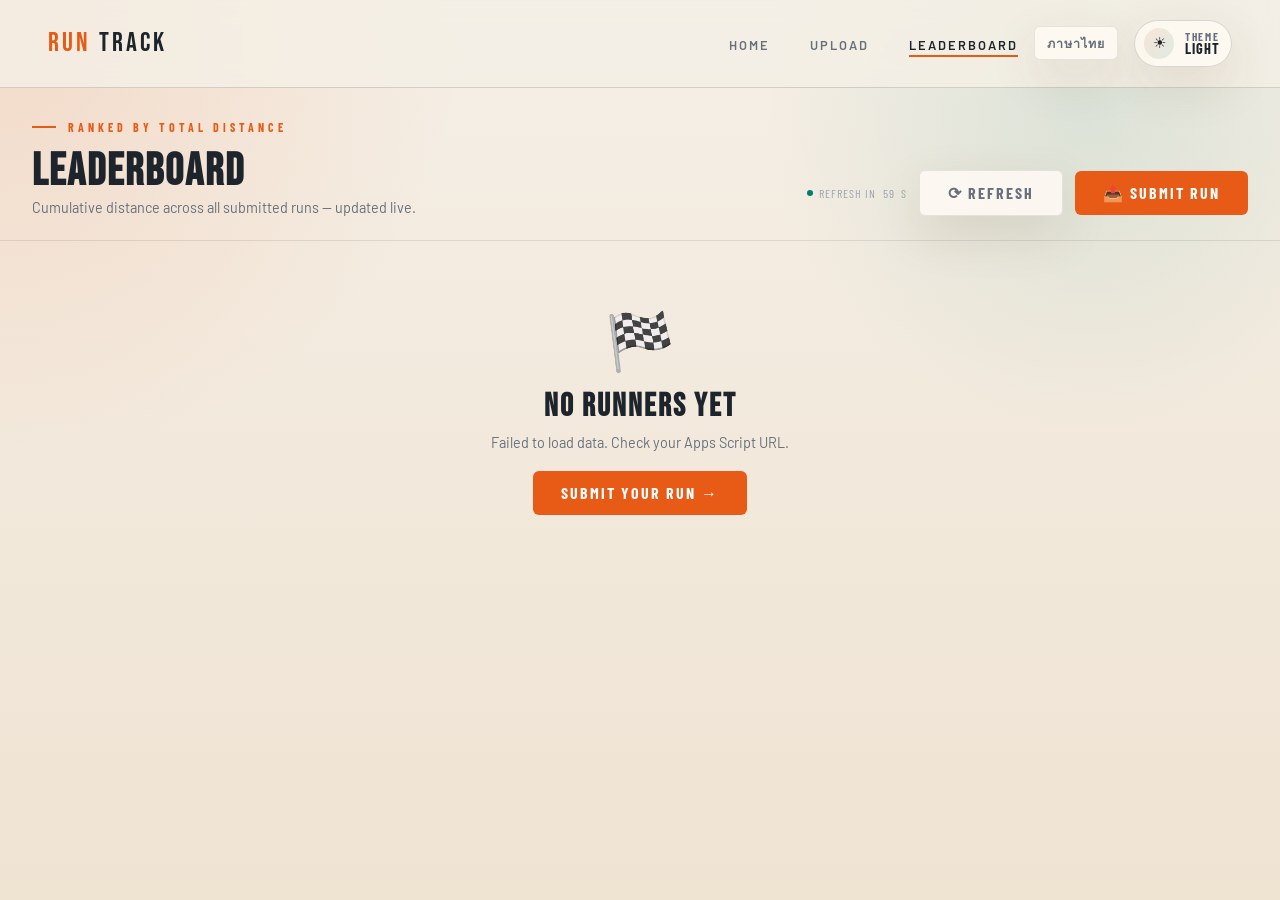
==== commit a22c175c: "feat: Add internationalization (i18n) support to all pages with a new translation script and languag" ====
--- a/leaderboard.html
+++ b/leaderboard.html
@@ -131,7 +131,7 @@
 
     /* ── PODIUM ── */
     .podium-section {
-      padding: 2rem 2rem;
+      padding: 2rem;
       border-bottom: 1px solid var(--border);
       position: relative;
       z-index: 1;
@@ -156,12 +156,12 @@
     }
 
     .podium-card:hover { transform: translateY(-3px); }
-    .podium-card.first { border-color: rgba(255,209,102,0.35); background: linear-gradient(135deg, var(--bg-card), rgba(255,209,102,0.04)); }
+    .podium-card.first  { border-color: rgba(255,209,102,0.35); background: linear-gradient(135deg, var(--bg-card), rgba(255,209,102,0.04)); }
     .podium-card.second { border-color: rgba(184,196,206,0.3); }
     .podium-card.third  { border-color: rgba(201,132,90,0.3); }
 
-    .podium-medal { font-size: 2rem; display: block; margin-bottom: 0.5rem; }
-    .podium-rank  { font-family: 'Bebas Neue', sans-serif; font-size: 0.85rem; letter-spacing: 3px; color: var(--text-muted); margin-bottom: 0.3rem; }
+    .podium-medal  { font-size: 2rem; display: block; margin-bottom: 0.5rem; }
+    .podium-rank   { font-family: 'Bebas Neue', sans-serif; font-size: 0.85rem; letter-spacing: 3px; color: var(--text-muted); margin-bottom: 0.3rem; }
 
     .podium-name {
       font-family: 'Barlow Condensed', sans-serif;
@@ -264,8 +264,8 @@
       vertical-align: middle;
     }
 
-    .col-rank { width: 50px; text-align: center; }
-    .rank-num { font-family: 'Bebas Neue', sans-serif; font-size: 1.2rem; letter-spacing: 1px; color: var(--text-muted); }
+    .col-rank  { width: 50px; text-align: center; }
+    .rank-num  { font-family: 'Bebas Neue', sans-serif; font-size: 1.2rem; letter-spacing: 1px; color: var(--text-muted); }
     .rank-medal { font-size: 1.3rem; }
 
     .col-name {
@@ -291,13 +291,7 @@
       margin-left: 2px;
     }
 
-    .col-runs {
-      font-family: 'Barlow Condensed', sans-serif;
-      font-size: 0.88rem;
-      color: var(--text-muted);
-      letter-spacing: 0.5px;
-    }
-
+    .col-runs { font-family: 'Barlow Condensed', sans-serif; font-size: 0.88rem; color: var(--text-muted); }
     .col-muted { color: var(--text-muted); font-size: 0.88rem; }
 
     .distance-bar-wrap {
@@ -327,7 +321,7 @@
 
     #empty-state .empty-icon { font-size: 3.5rem; margin-bottom: 0.75rem; }
     #empty-state h3 { font-family: 'Bebas Neue', sans-serif; font-size: 2rem; letter-spacing: 2px; margin-bottom: 0.5rem; }
-    #empty-state p { color: var(--text-muted); margin-bottom: 1.25rem; font-size: 0.9rem; }
+    #empty-state p  { color: var(--text-muted); margin-bottom: 1.25rem; font-size: 0.9rem; }
 
     #loading-state {
       display: flex;
@@ -344,21 +338,18 @@
 
     /* ── MOBILE ── */
     @media (max-width: 768px) {
-      .page-header { padding: 1.25rem 1rem; flex-direction: column; align-items: flex-start; }
-      .stats-bar { grid-template-columns: repeat(2, 1fr); }
-      .stat-item { padding: 1rem; }
+      .page-header  { padding: 1.25rem 1rem; flex-direction: column; align-items: flex-start; }
+      .stats-bar    { grid-template-columns: repeat(2, 1fr); }
+      .stat-item    { padding: 1rem; }
       .podium-section { padding: 1.25rem 1rem; }
-      .podium-grid { grid-template-columns: 1fr; max-width: 320px; }
+      .podium-grid  { grid-template-columns: 1fr; max-width: 320px; }
       .podium-grid > * { padding-bottom: 0 !important; }
       .podium-grid > :nth-child(2) { order: -1; }
       .table-section { padding: 1rem; }
       .search-input { width: 100%; }
       .table-header { flex-direction: column; align-items: flex-start; }
-      #setup-panel { margin: 1rem; }
-      .setup-row { flex-direction: column; }
-      /* Hide less important columns on mobile */
-      .leaderboard-table thead th:nth-child(4),
-      .leaderboard-table tbody td:nth-child(4) { display: none; }
+      #setup-panel  { margin: 1rem; }
+      .setup-row    { flex-direction: column; }
     }
 
     @media (max-width: 480px) {
@@ -373,10 +364,12 @@
   <a href="index.html" class="nav-logo">Run<span>Track</span></a>
   <div class="nav-right">
     <ul class="nav-links">
-      <li><a href="index.html">Home</a></li>
-      <li><a href="upload.html">Upload</a></li>
-      <li><a href="leaderboard.html" class="active">Leaderboard</a></li>
+      <li><a href="index.html" data-i18n="nav_home">Home</a></li>
+      <li><a href="upload.html" data-i18n="nav_upload">Upload</a></li>
+      <li><a href="leaderboard.html" class="active" data-i18n="nav_leaderboard">Leaderboard</a></li>
     </ul>
+    <button id="lang-btn" class="btn btn-ghost" onclick="toggleLang()"
+            style="padding:0.4rem 0.75rem;font-size:0.78rem;letter-spacing:1px;">ภาษาไทย</button>
     <button class="theme-toggle" type="button" aria-label="Toggle theme">
       <span class="theme-toggle-icon" aria-hidden="true">☀</span>
       <span class="theme-toggle-text">
@@ -390,72 +383,76 @@
 <!-- PAGE HEADER -->
 <div class="page-header">
   <div>
-    <div class="section-label">Ranked by Total Distance</div>
-    <h1 class="page-title">Leaderboard</h1>
-    <p class="page-sub">Cumulative distance across all submitted runs — updated live.</p>
+    <div class="section-label" data-i18n="lb_label">Ranked by Total Distance</div>
+    <h1 class="page-title" data-i18n="lb_title">Leaderboard</h1>
+    <p class="page-sub" data-i18n="lb_sub">Cumulative distance across all submitted runs — updated live.</p>
   </div>
   <div class="header-right">
     <div class="live-indicator">
       <div class="live-dot"></div>
-      Refresh in <span id="countdown" style="font-variant-numeric:tabular-nums;">60</span>s
+      <span data-i18n="lb_refresh_in">Refresh in</span>
+      <span id="countdown" style="font-variant-numeric:tabular-nums;">60</span>s
     </div>
-    <button class="btn btn-ghost" onclick="loadLeaderboard()">⟳ Refresh</button>
-    <a href="upload.html" class="btn btn-primary">📤 Submit Run</a>
+    <button class="btn btn-ghost" onclick="loadLeaderboard()" data-i18n="lb_refresh">⟳ Refresh</button>
+    <a href="upload.html" class="btn btn-primary" data-i18n="lb_submit">📤 Submit Run</a>
   </div>
 </div>
 
 <!-- SETUP PANEL -->
 <div id="setup-panel" style="display:none;">
-  <h3>⚙️ Connect to Google Sheets</h3>
-  <p style="color:var(--text-muted);font-size:0.88rem;margin-bottom:1rem;">
+  <h3 data-i18n="lb_setup_title">⚙️ Connect to Google Sheets</h3>
+  <p style="color:var(--text-muted);font-size:0.88rem;margin-bottom:1rem;" data-i18n="lb_setup_sub">
     Enter your Google Apps Script URL to load leaderboard data.
   </p>
   <div class="setup-row">
     <div class="form-group">
-      <label>Google Apps Script URL</label>
-      <input type="url" id="setup-gas-url" placeholder="https://script.google.com/macros/s/.../exec" />
+      <label data-i18n="lb_setup_label">Google Apps Script URL</label>
+      <input type="url" id="setup-gas-url" data-i18n-placeholder="lb_setup_label"
+             placeholder="https://script.google.com/macros/s/.../exec" />
     </div>
-    <button class="btn btn-primary" onclick="saveSetup()" style="flex-shrink:0;">Connect</button>
+    <button class="btn btn-primary" onclick="saveSetup()" style="flex-shrink:0;"
+            data-i18n="lb_connect">Connect</button>
   </div>
 </div>
 
 <!-- STATS BAR -->
 <div class="stats-bar" id="stats-bar" style="display:none;">
   <div class="stat-item">
-    <div class="stat-item-label">Runners</div>
+    <div class="stat-item-label" data-i18n="stat_runners">Runners</div>
     <div class="stat-item-value" id="stat-runners">—</div>
   </div>
   <div class="stat-item">
-    <div class="stat-item-label">Top Total</div>
+    <div class="stat-item-label" data-i18n="stat_top">Top Total</div>
     <div class="stat-item-value mint" id="stat-top-dist">—</div>
   </div>
   <div class="stat-item">
-    <div class="stat-item-label">Total Runs</div>
+    <div class="stat-item-label" data-i18n="stat_runs">Total Runs</div>
     <div class="stat-item-value orange" id="stat-total-runs">—</div>
   </div>
   <div class="stat-item">
-    <div class="stat-item-label">Total km</div>
+    <div class="stat-item-label" data-i18n="stat_km">Total km</div>
     <div class="stat-item-value" id="stat-total-km">—</div>
   </div>
 </div>
 
 <!-- PODIUM -->
 <div class="podium-section" id="podium-section" style="display:none;">
-  <div class="section-label">Top Finishers</div>
+  <div class="section-label" data-i18n="podium_label">Top Finishers</div>
   <div class="podium-grid" id="podium-grid"></div>
 </div>
 
 <!-- LOADING -->
 <div id="loading-state">
   <div class="spinner" style="width:32px;height:32px;border-width:3px;"></div>
-  <p>Loading leaderboard...</p>
+  <p data-i18n="loading_lb">Loading leaderboard...</p>
 </div>
 
 <!-- TABLE -->
 <div class="table-section" id="table-section" style="display:none;">
   <div class="table-header">
-    <div class="table-title">All Runners</div>
+    <div class="table-title" data-i18n="all_runners">All Runners</div>
     <input type="text" class="search-input" id="search-input"
+           data-i18n-placeholder="tbl_search"
            placeholder="🔍 Search runner..."
            oninput="filterTable(this.value)" />
   </div>
@@ -463,10 +460,9 @@
     <thead>
       <tr>
         <th class="col-rank">#</th>
-        <th>Runner</th>
-        <th class="sort-active">Total km ↓</th>
-        <th>Runs</th>
-        <th>Best Pace</th>
+        <th data-i18n="tbl_runner">Runner</th>
+        <th class="sort-active" data-i18n="tbl_total_km">Total km ↓</th>
+        <th data-i18n="tbl_runs">Runs</th>
       </tr>
     </thead>
     <tbody id="table-body"></tbody>
@@ -476,24 +472,26 @@
 <!-- EMPTY STATE -->
 <div id="empty-state">
   <div class="empty-icon">🏁</div>
-  <h3>No Runners Yet</h3>
-  <p>Be the first to submit your run!</p>
-  <a href="upload.html" class="btn btn-primary">Submit Your Run →</a>
+  <h3 data-i18n="no_runners">No Runners Yet</h3>
+  <p data-i18n="no_runners_sub">Be the first to submit your run!</p>
+  <a href="upload.html" class="btn btn-primary" data-i18n="submit_run">Submit Your Run →</a>
 </div>
 
 <script src="config.js"></script>
+<script src="i18n.js"></script>
 <script src="theme.js"></script>
 <script>
-  let allRunners = [];     // aggregated per-person
+  let allRunners  = [];
   let countdownTimer;
   let countdownValue = 60;
   let maxTotalDist   = 0;
 
   // ── INIT ──
   window.addEventListener('load', () => {
+    applyTranslations();
     const gasUrl = getConfig('GAS_URL');
     if (!gasUrl) {
-      document.getElementById('setup-panel').style.display = 'block';
+      document.getElementById('setup-panel').style.display   = 'block';
       document.getElementById('loading-state').style.display = 'none';
     } else {
       loadLeaderboard();
@@ -505,7 +503,7 @@
     const url = document.getElementById('setup-gas-url').value.trim();
     if (!url) return;
     localStorage.setItem('gasUrl', url);
-    document.getElementById('setup-panel').style.display = 'none';
+    document.getElementById('setup-panel').style.display   = 'none';
     document.getElementById('loading-state').style.display = 'flex';
     loadLeaderboard();
     startCountdown();
@@ -533,34 +531,19 @@
         return;
       }
 
-      // ── AGGREGATE by person name (case-insensitive) ──
+      // ── AGGREGATE by name (case-insensitive) ──
       const map = {};
       data.forEach(row => {
         const key  = (row.name || 'Unknown').trim().toLowerCase();
         const dist = parseFloat(row.distance) || 0;
         if (!map[key]) {
-          map[key] = {
-            name:     (row.name || 'Unknown').trim(),
-            totalKm:  0,
-            runs:     0,
-            bestPace: null,
-          };
+          map[key] = { name: (row.name || 'Unknown').trim(), totalKm: 0, runs: 0 };
         }
         map[key].totalKm += dist;
         map[key].runs    += 1;
-
-        // Track best (lowest) pace
-        if (row.pace && /^\d+:\d+$/.test(row.pace)) {
-          const [m, s] = row.pace.split(':').map(Number);
-          const secs   = m * 60 + s;
-          if (map[key].bestPace === null || secs < map[key].bestPace) {
-            map[key].bestPace = secs;
-          }
-        }
       });
 
-      // Sort by totalKm descending
-      allRunners = Object.values(map).sort((a, b) => b.totalKm - a.totalKm);
+      allRunners   = Object.values(map).sort((a, b) => b.totalKm - a.totalKm);
       maxTotalDist = allRunners[0]?.totalKm || 1;
 
       renderStats(allRunners, data.length);
@@ -583,21 +566,22 @@
   // ── RENDER STATS ──
   function renderStats(runners, totalRuns) {
     const totalKm = runners.reduce((s, r) => s + r.totalKm, 0);
-    document.getElementById('stat-runners').textContent   = runners.length;
-    document.getElementById('stat-top-dist').textContent  = runners[0].totalKm.toFixed(1) + ' km';
+    document.getElementById('stat-runners').textContent    = runners.length;
+    document.getElementById('stat-top-dist').textContent   = runners[0].totalKm.toFixed(1) + ' km';
     document.getElementById('stat-total-runs').textContent = totalRuns;
-    document.getElementById('stat-total-km').textContent  = totalKm.toFixed(1) + ' km';
+    document.getElementById('stat-total-km').textContent   = totalKm.toFixed(1) + ' km';
   }
 
   // ── RENDER PODIUM ──
   function renderPodium(top3) {
     const medals  = ['🥇', '🥈', '🥉'];
     const classes = ['first', 'second', 'third'];
-    // Visual order: 2nd, 1st, 3rd
     const order        = top3.length >= 3 ? [top3[1], top3[0], top3[2]] : top3;
     const orderClasses = top3.length >= 3 ? [classes[1], classes[0], classes[2]] : classes;
     const orderMedals  = top3.length >= 3 ? [medals[1], medals[0], medals[2]] : medals;
     const orderRanks   = top3.length >= 3 ? [2, 1, 3] : [1, 2, 3];
+
+    const runLabel = (n) => `${n} ${n === 1 ? t('run_singular') : t('run_plural')}`;
 
     document.getElementById('podium-grid').innerHTML = order.map((runner, i) => `
       <div class="podium-card ${orderClasses[i]}">
@@ -606,7 +590,7 @@
         <div class="podium-name" title="${escapeHtml(runner.name)}">${escapeHtml(runner.name)}</div>
         <div class="podium-distance">${runner.totalKm.toFixed(2)}</div>
         <div class="podium-distance-unit">km total</div>
-        <div class="podium-runs">${runner.runs} run${runner.runs !== 1 ? 's' : ''}</div>
+        <div class="podium-runs">${runLabel(runner.runs)}</div>
       </div>
     `).join('');
   }
@@ -614,13 +598,11 @@
   // ── RENDER TABLE ──
   function renderTable(runners) {
     const medals = { 1: '🥇', 2: '🥈', 3: '🥉' };
+    const runLabel = (n) => `${n} ${n === 1 ? t('run_singular') : t('run_plural')}`;
 
     document.getElementById('table-body').innerHTML = runners.map((runner, i) => {
       const rank    = i + 1;
       const distPct = Math.round((runner.totalKm / maxTotalDist) * 100);
-      const paceStr = runner.bestPace !== null
-        ? `${Math.floor(runner.bestPace / 60)}:${String(runner.bestPace % 60).padStart(2, '0')}`
-        : '—';
 
       return `
         <tr style="animation-delay:${Math.min(i * 0.03, 0.5)}s">
@@ -636,8 +618,7 @@
               <div class="distance-bar" style="width:${distPct}%"></div>
             </div>
           </td>
-          <td class="col-runs">${runner.runs} run${runner.runs !== 1 ? 's' : ''}</td>
-          <td class="col-muted">${paceStr !== '—' ? paceStr + '/km' : '—'}</td>
+          <td class="col-runs">${runLabel(runner.runs)}</td>
         </tr>
       `;
     }).join('');
@@ -653,7 +634,7 @@
     if (filtered.length === 0) {
       document.getElementById('table-body').innerHTML = `
         <tr>
-          <td colspan="5" style="text-align:center;padding:2.5rem;color:var(--text-muted);">
+          <td colspan="4" style="text-align:center;padding:2.5rem;color:var(--text-muted);">
             No runners match "${escapeHtml(query)}"
           </td>
         </tr>`;
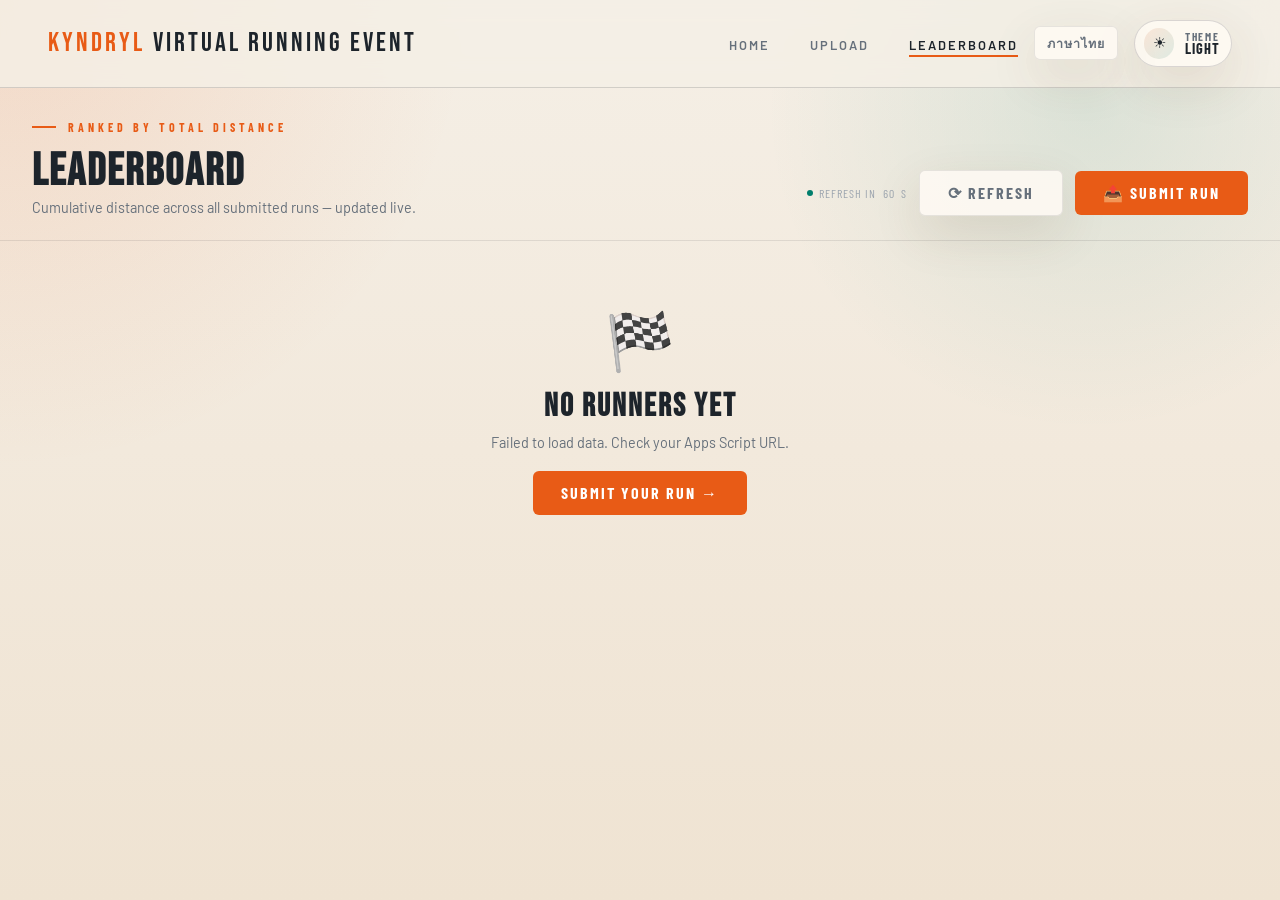
==== commit fb7cff86: "fix: Prevent Google Sheets from auto-parsing submitted_at dates by forcing string format and update " ====
--- a/leaderboard.html
+++ b/leaderboard.html
@@ -1,9 +1,10 @@
 <!DOCTYPE html>
 <html lang="en">
+
 <head>
   <meta charset="UTF-8" />
   <meta name="viewport" content="width=device-width, initial-scale=1.0" />
-  <title>Leaderboard — RunTrack</title>
+  <title>Leaderboard — Kyndryl Virtual Running Event</title>
   <script>
     (function () {
       try {
@@ -37,7 +38,10 @@
       margin-bottom: 0.25rem;
     }
 
-    .page-sub { color: var(--text-muted); font-size: 0.9rem; }
+    .page-sub {
+      color: var(--text-muted);
+      font-size: 0.9rem;
+    }
 
     .header-right {
       display: flex;
@@ -92,7 +96,9 @@
       align-items: flex-end;
     }
 
-    .setup-row .form-group { flex: 1; }
+    .setup-row .form-group {
+      flex: 1;
+    }
 
     /* ── STATS BAR ── */
     .stats-bar {
@@ -108,7 +114,9 @@
       border-right: 1px solid var(--border);
     }
 
-    .stat-item:last-child { border-right: none; }
+    .stat-item:last-child {
+      border-right: none;
+    }
 
     .stat-item-label {
       font-size: 0.68rem;
@@ -126,8 +134,13 @@
       line-height: 1;
     }
 
-    .stat-item-value.orange { color: var(--orange); }
-    .stat-item-value.mint   { color: var(--mint); }
+    .stat-item-value.orange {
+      color: var(--orange);
+    }
+
+    .stat-item-value.mint {
+      color: var(--mint);
+    }
 
     /* ── PODIUM ── */
     .podium-section {
@@ -155,13 +168,36 @@
       transition: transform 0.25s;
     }
 
-    .podium-card:hover { transform: translateY(-3px); }
-    .podium-card.first  { border-color: rgba(255,209,102,0.35); background: linear-gradient(135deg, var(--bg-card), rgba(255,209,102,0.04)); }
-    .podium-card.second { border-color: rgba(184,196,206,0.3); }
-    .podium-card.third  { border-color: rgba(201,132,90,0.3); }
-
-    .podium-medal  { font-size: 2rem; display: block; margin-bottom: 0.5rem; }
-    .podium-rank   { font-family: 'Bebas Neue', sans-serif; font-size: 0.85rem; letter-spacing: 3px; color: var(--text-muted); margin-bottom: 0.3rem; }
+    .podium-card:hover {
+      transform: translateY(-3px);
+    }
+
+    .podium-card.first {
+      border-color: rgba(255, 209, 102, 0.35);
+      background: linear-gradient(135deg, var(--bg-card), rgba(255, 209, 102, 0.04));
+    }
+
+    .podium-card.second {
+      border-color: rgba(184, 196, 206, 0.3);
+    }
+
+    .podium-card.third {
+      border-color: rgba(201, 132, 90, 0.3);
+    }
+
+    .podium-medal {
+      font-size: 2rem;
+      display: block;
+      margin-bottom: 0.5rem;
+    }
+
+    .podium-rank {
+      font-family: 'Bebas Neue', sans-serif;
+      font-size: 0.85rem;
+      letter-spacing: 3px;
+      color: var(--text-muted);
+      margin-bottom: 0.3rem;
+    }
 
     .podium-name {
       font-family: 'Barlow Condensed', sans-serif;
@@ -183,7 +219,9 @@
       color: var(--orange);
     }
 
-    .podium-card.first .podium-distance { color: var(--gold); }
+    .podium-card.first .podium-distance {
+      color: var(--gold);
+    }
 
     .podium-distance-unit {
       font-size: 0.8rem;
@@ -226,9 +264,16 @@
       color: var(--text-muted);
     }
 
-    .search-input { width: 200px; padding: 0.45rem 0.85rem; font-size: 0.88rem; }
-
-    .leaderboard-table { width: 100%; border-collapse: collapse; }
+    .search-input {
+      width: 200px;
+      padding: 0.45rem 0.85rem;
+      font-size: 0.88rem;
+    }
+
+    .leaderboard-table {
+      width: 100%;
+      border-collapse: collapse;
+    }
 
     .leaderboard-table thead th {
       padding: 0.65rem 0.85rem;
@@ -243,19 +288,30 @@
       white-space: nowrap;
     }
 
-    .leaderboard-table thead th.sort-active { color: var(--orange); }
+    .leaderboard-table thead th.sort-active {
+      color: var(--orange);
+    }
 
     .leaderboard-table tbody tr {
-      border-bottom: 1px solid rgba(255,255,255,0.04);
+      border-bottom: 1px solid rgba(255, 255, 255, 0.04);
       transition: background 0.15s;
       animation: rowIn 0.3s ease both;
     }
 
-    .leaderboard-table tbody tr:hover { background: var(--bg-card); }
+    .leaderboard-table tbody tr:hover {
+      background: var(--bg-card);
+    }
 
     @keyframes rowIn {
-      from { opacity: 0; transform: translateX(-8px); }
-      to   { opacity: 1; transform: translateX(0); }
+      from {
+        opacity: 0;
+        transform: translateX(-8px);
+      }
+
+      to {
+        opacity: 1;
+        transform: translateX(0);
+      }
     }
 
     .leaderboard-table tbody td {
@@ -264,9 +320,21 @@
       vertical-align: middle;
     }
 
-    .col-rank  { width: 50px; text-align: center; }
-    .rank-num  { font-family: 'Bebas Neue', sans-serif; font-size: 1.2rem; letter-spacing: 1px; color: var(--text-muted); }
-    .rank-medal { font-size: 1.3rem; }
+    .col-rank {
+      width: 50px;
+      text-align: center;
+    }
+
+    .rank-num {
+      font-family: 'Bebas Neue', sans-serif;
+      font-size: 1.2rem;
+      letter-spacing: 1px;
+      color: var(--text-muted);
+    }
+
+    .rank-medal {
+      font-size: 1.3rem;
+    }
 
     .col-name {
       font-family: 'Barlow Condensed', sans-serif;
@@ -291,13 +359,21 @@
       margin-left: 2px;
     }
 
-    .col-runs { font-family: 'Barlow Condensed', sans-serif; font-size: 0.88rem; color: var(--text-muted); }
-    .col-muted { color: var(--text-muted); font-size: 0.88rem; }
+    .col-runs {
+      font-family: 'Barlow Condensed', sans-serif;
+      font-size: 0.88rem;
+      color: var(--text-muted);
+    }
+
+    .col-muted {
+      color: var(--text-muted);
+      font-size: 0.88rem;
+    }
 
     .distance-bar-wrap {
       width: 100px;
       height: 3px;
-      background: rgba(255,255,255,0.06);
+      background: rgba(255, 255, 255, 0.06);
       border-radius: 2px;
       overflow: hidden;
       margin-top: 4px;
@@ -319,9 +395,23 @@
       z-index: 1;
     }
 
-    #empty-state .empty-icon { font-size: 3.5rem; margin-bottom: 0.75rem; }
-    #empty-state h3 { font-family: 'Bebas Neue', sans-serif; font-size: 2rem; letter-spacing: 2px; margin-bottom: 0.5rem; }
-    #empty-state p  { color: var(--text-muted); margin-bottom: 1.25rem; font-size: 0.9rem; }
+    #empty-state .empty-icon {
+      font-size: 3.5rem;
+      margin-bottom: 0.75rem;
+    }
+
+    #empty-state h3 {
+      font-family: 'Bebas Neue', sans-serif;
+      font-size: 2rem;
+      letter-spacing: 2px;
+      margin-bottom: 0.5rem;
+    }
+
+    #empty-state p {
+      color: var(--text-muted);
+      margin-bottom: 1.25rem;
+      font-size: 0.9rem;
+    }
 
     #loading-state {
       display: flex;
@@ -334,256 +424,303 @@
       z-index: 1;
     }
 
-    #loading-state p { color: var(--text-muted); font-size: 0.88rem; letter-spacing: 1px; }
+    #loading-state p {
+      color: var(--text-muted);
+      font-size: 0.88rem;
+      letter-spacing: 1px;
+    }
 
     /* ── MOBILE ── */
     @media (max-width: 768px) {
-      .page-header  { padding: 1.25rem 1rem; flex-direction: column; align-items: flex-start; }
-      .stats-bar    { grid-template-columns: repeat(2, 1fr); }
-      .stat-item    { padding: 1rem; }
-      .podium-section { padding: 1.25rem 1rem; }
-      .podium-grid  { grid-template-columns: 1fr; max-width: 320px; }
-      .podium-grid > * { padding-bottom: 0 !important; }
-      .podium-grid > :nth-child(2) { order: -1; }
-      .table-section { padding: 1rem; }
-      .search-input { width: 100%; }
-      .table-header { flex-direction: column; align-items: flex-start; }
-      #setup-panel  { margin: 1rem; }
-      .setup-row    { flex-direction: column; }
+      .page-header {
+        padding: 1.25rem 1rem;
+        flex-direction: column;
+        align-items: flex-start;
+      }
+
+      .stats-bar {
+        grid-template-columns: repeat(2, 1fr);
+      }
+
+      .stat-item {
+        padding: 1rem;
+      }
+
+      .podium-section {
+        padding: 1.25rem 1rem;
+      }
+
+      .podium-grid {
+        grid-template-columns: 1fr;
+        max-width: 320px;
+      }
+
+      .podium-grid>* {
+        padding-bottom: 0 !important;
+      }
+
+      .podium-grid> :nth-child(2) {
+        order: -1;
+      }
+
+      .table-section {
+        padding: 1rem;
+      }
+
+      .search-input {
+        width: 100%;
+      }
+
+      .table-header {
+        flex-direction: column;
+        align-items: flex-start;
+      }
+
+      #setup-panel {
+        margin: 1rem;
+      }
+
+      .setup-row {
+        flex-direction: column;
+      }
     }
 
     @media (max-width: 480px) {
-      .page-title { font-size: 2.2rem; }
-      .stat-item-value { font-size: 1.5rem; }
+      .page-title {
+        font-size: 2.2rem;
+      }
+
+      .stat-item-value {
+        font-size: 1.5rem;
+      }
     }
   </style>
 </head>
+
 <body>
 
-<nav>
-  <a href="index.html" class="nav-logo">Run<span>Track</span></a>
-  <div class="nav-right">
-    <ul class="nav-links">
-      <li><a href="index.html" data-i18n="nav_home">Home</a></li>
-      <li><a href="upload.html" data-i18n="nav_upload">Upload</a></li>
-      <li><a href="leaderboard.html" class="active" data-i18n="nav_leaderboard">Leaderboard</a></li>
-    </ul>
-    <button id="lang-btn" class="btn btn-ghost" onclick="toggleLang()"
-            style="padding:0.4rem 0.75rem;font-size:0.78rem;letter-spacing:1px;">ภาษาไทย</button>
-    <button class="theme-toggle" type="button" aria-label="Toggle theme">
-      <span class="theme-toggle-icon" aria-hidden="true">☀</span>
-      <span class="theme-toggle-text">
-        <span class="theme-toggle-label">Theme</span>
-        <span class="theme-toggle-value">Light</span>
-      </span>
-    </button>
+  <nav>
+    <a href="index.html" class="nav-logo">Kyndryl <span>Virtual Running Event</span></a>
+    <div class="nav-right">
+      <ul class="nav-links">
+        <li><a href="index.html" data-i18n="nav_home">Home</a></li>
+        <li><a href="upload.html" data-i18n="nav_upload">Upload</a></li>
+        <li><a href="leaderboard.html" class="active" data-i18n="nav_leaderboard">Leaderboard</a></li>
+      </ul>
+      <button id="lang-btn" class="btn btn-ghost" onclick="toggleLang()"
+        style="padding:0.4rem 0.75rem;font-size:0.78rem;letter-spacing:1px;">ภาษาไทย</button>
+      <button class="theme-toggle" type="button" aria-label="Toggle theme">
+        <span class="theme-toggle-icon" aria-hidden="true">☀</span>
+        <span class="theme-toggle-text">
+          <span class="theme-toggle-label">Theme</span>
+          <span class="theme-toggle-value">Light</span>
+        </span>
+      </button>
+    </div>
+  </nav>
+
+  <!-- PAGE HEADER -->
+  <div class="page-header">
+    <div>
+      <div class="section-label" data-i18n="lb_label">Ranked by Total Distance</div>
+      <h1 class="page-title" data-i18n="lb_title">Leaderboard</h1>
+      <p class="page-sub" data-i18n="lb_sub">Cumulative distance across all submitted runs — updated live.</p>
+    </div>
+    <div class="header-right">
+      <div class="live-indicator">
+        <div class="live-dot"></div>
+        <span data-i18n="lb_refresh_in">Refresh in</span>
+        <span id="countdown" style="font-variant-numeric:tabular-nums;">60</span>s
+      </div>
+      <button class="btn btn-ghost" onclick="loadLeaderboard()" data-i18n="lb_refresh">⟳ Refresh</button>
+      <a href="upload.html" class="btn btn-primary" data-i18n="lb_submit">📤 Submit Run</a>
+    </div>
   </div>
-</nav>
-
-<!-- PAGE HEADER -->
-<div class="page-header">
-  <div>
-    <div class="section-label" data-i18n="lb_label">Ranked by Total Distance</div>
-    <h1 class="page-title" data-i18n="lb_title">Leaderboard</h1>
-    <p class="page-sub" data-i18n="lb_sub">Cumulative distance across all submitted runs — updated live.</p>
+
+  <!-- SETUP PANEL -->
+  <div id="setup-panel" style="display:none;">
+    <h3 data-i18n="lb_setup_title">⚙️ Connect to Google Sheets</h3>
+    <p style="color:var(--text-muted);font-size:0.88rem;margin-bottom:1rem;" data-i18n="lb_setup_sub">
+      Enter your Google Apps Script URL to load leaderboard data.
+    </p>
+    <div class="setup-row">
+      <div class="form-group">
+        <label data-i18n="lb_setup_label">Google Apps Script URL</label>
+        <input type="url" id="setup-gas-url" data-i18n-placeholder="lb_setup_label"
+          placeholder="https://script.google.com/macros/s/.../exec" />
+      </div>
+      <button class="btn btn-primary" onclick="saveSetup()" style="flex-shrink:0;"
+        data-i18n="lb_connect">Connect</button>
+    </div>
   </div>
-  <div class="header-right">
-    <div class="live-indicator">
-      <div class="live-dot"></div>
-      <span data-i18n="lb_refresh_in">Refresh in</span>
-      <span id="countdown" style="font-variant-numeric:tabular-nums;">60</span>s
+
+  <!-- STATS BAR -->
+  <div class="stats-bar" id="stats-bar" style="display:none;">
+    <div class="stat-item">
+      <div class="stat-item-label" data-i18n="stat_runners">Runners</div>
+      <div class="stat-item-value" id="stat-runners">—</div>
     </div>
-    <button class="btn btn-ghost" onclick="loadLeaderboard()" data-i18n="lb_refresh">⟳ Refresh</button>
-    <a href="upload.html" class="btn btn-primary" data-i18n="lb_submit">📤 Submit Run</a>
+    <div class="stat-item">
+      <div class="stat-item-label" data-i18n="stat_top">Top Total</div>
+      <div class="stat-item-value mint" id="stat-top-dist">—</div>
+    </div>
+    <div class="stat-item">
+      <div class="stat-item-label" data-i18n="stat_runs">Total Runs</div>
+      <div class="stat-item-value orange" id="stat-total-runs">—</div>
+    </div>
+    <div class="stat-item">
+      <div class="stat-item-label" data-i18n="stat_km">Total km</div>
+      <div class="stat-item-value" id="stat-total-km">—</div>
+    </div>
   </div>
-</div>
-
-<!-- SETUP PANEL -->
-<div id="setup-panel" style="display:none;">
-  <h3 data-i18n="lb_setup_title">⚙️ Connect to Google Sheets</h3>
-  <p style="color:var(--text-muted);font-size:0.88rem;margin-bottom:1rem;" data-i18n="lb_setup_sub">
-    Enter your Google Apps Script URL to load leaderboard data.
-  </p>
-  <div class="setup-row">
-    <div class="form-group">
-      <label data-i18n="lb_setup_label">Google Apps Script URL</label>
-      <input type="url" id="setup-gas-url" data-i18n-placeholder="lb_setup_label"
-             placeholder="https://script.google.com/macros/s/.../exec" />
+
+  <!-- PODIUM -->
+  <div class="podium-section" id="podium-section" style="display:none;">
+    <div class="section-label" data-i18n="podium_label">Top Finishers</div>
+    <div class="podium-grid" id="podium-grid"></div>
+  </div>
+
+  <!-- LOADING -->
+  <div id="loading-state">
+    <div class="spinner" style="width:32px;height:32px;border-width:3px;"></div>
+    <p data-i18n="loading_lb">Loading leaderboard...</p>
+  </div>
+
+  <!-- TABLE -->
+  <div class="table-section" id="table-section" style="display:none;">
+    <div class="table-header">
+      <div class="table-title" data-i18n="all_runners">All Runners</div>
+      <input type="text" class="search-input" id="search-input" data-i18n-placeholder="tbl_search"
+        placeholder="🔍 Search runner..." oninput="filterTable(this.value)" />
     </div>
-    <button class="btn btn-primary" onclick="saveSetup()" style="flex-shrink:0;"
-            data-i18n="lb_connect">Connect</button>
+    <table class="leaderboard-table" id="leaderboard-table">
+      <thead>
+        <tr>
+          <th class="col-rank">#</th>
+          <th data-i18n="tbl_runner">Runner</th>
+          <th class="sort-active" data-i18n="tbl_total_km">Total km ↓</th>
+          <th data-i18n="tbl_runs">Runs</th>
+        </tr>
+      </thead>
+      <tbody id="table-body"></tbody>
+    </table>
   </div>
-</div>
-
-<!-- STATS BAR -->
-<div class="stats-bar" id="stats-bar" style="display:none;">
-  <div class="stat-item">
-    <div class="stat-item-label" data-i18n="stat_runners">Runners</div>
-    <div class="stat-item-value" id="stat-runners">—</div>
+
+  <!-- EMPTY STATE -->
+  <div id="empty-state">
+    <div class="empty-icon">🏁</div>
+    <h3 data-i18n="no_runners">No Runners Yet</h3>
+    <p data-i18n="no_runners_sub">Be the first to submit your run!</p>
+    <a href="upload.html" class="btn btn-primary" data-i18n="submit_run">Submit Your Run →</a>
   </div>
-  <div class="stat-item">
-    <div class="stat-item-label" data-i18n="stat_top">Top Total</div>
-    <div class="stat-item-value mint" id="stat-top-dist">—</div>
-  </div>
-  <div class="stat-item">
-    <div class="stat-item-label" data-i18n="stat_runs">Total Runs</div>
-    <div class="stat-item-value orange" id="stat-total-runs">—</div>
-  </div>
-  <div class="stat-item">
-    <div class="stat-item-label" data-i18n="stat_km">Total km</div>
-    <div class="stat-item-value" id="stat-total-km">—</div>
-  </div>
-</div>
-
-<!-- PODIUM -->
-<div class="podium-section" id="podium-section" style="display:none;">
-  <div class="section-label" data-i18n="podium_label">Top Finishers</div>
-  <div class="podium-grid" id="podium-grid"></div>
-</div>
-
-<!-- LOADING -->
-<div id="loading-state">
-  <div class="spinner" style="width:32px;height:32px;border-width:3px;"></div>
-  <p data-i18n="loading_lb">Loading leaderboard...</p>
-</div>
-
-<!-- TABLE -->
-<div class="table-section" id="table-section" style="display:none;">
-  <div class="table-header">
-    <div class="table-title" data-i18n="all_runners">All Runners</div>
-    <input type="text" class="search-input" id="search-input"
-           data-i18n-placeholder="tbl_search"
-           placeholder="🔍 Search runner..."
-           oninput="filterTable(this.value)" />
-  </div>
-  <table class="leaderboard-table" id="leaderboard-table">
-    <thead>
-      <tr>
-        <th class="col-rank">#</th>
-        <th data-i18n="tbl_runner">Runner</th>
-        <th class="sort-active" data-i18n="tbl_total_km">Total km ↓</th>
-        <th data-i18n="tbl_runs">Runs</th>
-      </tr>
-    </thead>
-    <tbody id="table-body"></tbody>
-  </table>
-</div>
-
-<!-- EMPTY STATE -->
-<div id="empty-state">
-  <div class="empty-icon">🏁</div>
-  <h3 data-i18n="no_runners">No Runners Yet</h3>
-  <p data-i18n="no_runners_sub">Be the first to submit your run!</p>
-  <a href="upload.html" class="btn btn-primary" data-i18n="submit_run">Submit Your Run →</a>
-</div>
-
-<script src="config.js"></script>
-<script src="i18n.js"></script>
-<script src="theme.js"></script>
-<script>
-  let allRunners  = [];
-  let countdownTimer;
-  let countdownValue = 60;
-  let maxTotalDist   = 0;
-
-  // ── INIT ──
-  window.addEventListener('load', () => {
-    applyTranslations();
-    const gasUrl = getConfig('GAS_URL');
-    if (!gasUrl) {
-      document.getElementById('setup-panel').style.display   = 'block';
-      document.getElementById('loading-state').style.display = 'none';
-    } else {
+
+  <script src="config.js"></script>
+  <script src="i18n.js"></script>
+  <script src="theme.js"></script>
+  <script>
+    let allRunners = [];
+    let countdownTimer;
+    let countdownValue = 60;
+    let maxTotalDist = 0;
+
+    // ── INIT ──
+    window.addEventListener('load', () => {
+      applyTranslations();
+      const gasUrl = getConfig('GAS_URL');
+      if (!gasUrl) {
+        document.getElementById('setup-panel').style.display = 'block';
+        document.getElementById('loading-state').style.display = 'none';
+      } else {
+        loadLeaderboard();
+        startCountdown();
+      }
+    });
+
+    function saveSetup() {
+      const url = document.getElementById('setup-gas-url').value.trim();
+      if (!url) return;
+      localStorage.setItem('gasUrl', url);
+      document.getElementById('setup-panel').style.display = 'none';
+      document.getElementById('loading-state').style.display = 'flex';
       loadLeaderboard();
       startCountdown();
     }
-  });
-
-  function saveSetup() {
-    const url = document.getElementById('setup-gas-url').value.trim();
-    if (!url) return;
-    localStorage.setItem('gasUrl', url);
-    document.getElementById('setup-panel').style.display   = 'none';
-    document.getElementById('loading-state').style.display = 'flex';
-    loadLeaderboard();
-    startCountdown();
-  }
-
-  // ── LOAD DATA ──
-  async function loadLeaderboard() {
-    const gasUrl = getConfig('GAS_URL');
-    if (!gasUrl) return;
-
-    document.getElementById('loading-state').style.display    = 'flex';
-    document.getElementById('table-section').style.display    = 'none';
-    document.getElementById('podium-section').style.display   = 'none';
-    document.getElementById('stats-bar').style.display        = 'none';
-    document.getElementById('empty-state').style.display      = 'none';
-
-    try {
-      const res  = await fetch(`${gasUrl}?action=leaderboard&t=${Date.now()}`);
-      const data = await res.json();
-
-      document.getElementById('loading-state').style.display = 'none';
-
-      if (!Array.isArray(data) || data.length === 0) {
+
+    // ── LOAD DATA ──
+    async function loadLeaderboard() {
+      const gasUrl = getConfig('GAS_URL');
+      if (!gasUrl) return;
+
+      document.getElementById('loading-state').style.display = 'flex';
+      document.getElementById('table-section').style.display = 'none';
+      document.getElementById('podium-section').style.display = 'none';
+      document.getElementById('stats-bar').style.display = 'none';
+      document.getElementById('empty-state').style.display = 'none';
+
+      try {
+        const res = await fetch(`${gasUrl}?action=leaderboard&t=${Date.now()}`);
+        const data = await res.json();
+
+        document.getElementById('loading-state').style.display = 'none';
+
+        if (!Array.isArray(data) || data.length === 0) {
+          document.getElementById('empty-state').style.display = 'block';
+          return;
+        }
+
+        // ── AGGREGATE by name (case-insensitive) ──
+        const map = {};
+        data.forEach(row => {
+          const key = (row.name || 'Unknown').trim().toLowerCase();
+          const dist = parseFloat(row.distance) || 0;
+          if (!map[key]) {
+            map[key] = { name: (row.name || 'Unknown').trim(), totalKm: 0, runs: 0 };
+          }
+          map[key].totalKm += dist;
+          map[key].runs += 1;
+        });
+
+        allRunners = Object.values(map).sort((a, b) => b.totalKm - a.totalKm);
+        maxTotalDist = allRunners[0]?.totalKm || 1;
+
+        renderStats(allRunners, data.length);
+        renderPodium(allRunners.slice(0, 3));
+        renderTable(allRunners);
+
+        document.getElementById('stats-bar').style.display = 'grid';
+        document.getElementById('podium-section').style.display = 'block';
+        document.getElementById('table-section').style.display = 'block';
+
+      } catch (err) {
+        console.error(err);
+        document.getElementById('loading-state').style.display = 'none';
         document.getElementById('empty-state').style.display = 'block';
-        return;
-      }
-
-      // ── AGGREGATE by name (case-insensitive) ──
-      const map = {};
-      data.forEach(row => {
-        const key  = (row.name || 'Unknown').trim().toLowerCase();
-        const dist = parseFloat(row.distance) || 0;
-        if (!map[key]) {
-          map[key] = { name: (row.name || 'Unknown').trim(), totalKm: 0, runs: 0 };
-        }
-        map[key].totalKm += dist;
-        map[key].runs    += 1;
-      });
-
-      allRunners   = Object.values(map).sort((a, b) => b.totalKm - a.totalKm);
-      maxTotalDist = allRunners[0]?.totalKm || 1;
-
-      renderStats(allRunners, data.length);
-      renderPodium(allRunners.slice(0, 3));
-      renderTable(allRunners);
-
-      document.getElementById('stats-bar').style.display      = 'grid';
-      document.getElementById('podium-section').style.display = 'block';
-      document.getElementById('table-section').style.display  = 'block';
-
-    } catch (err) {
-      console.error(err);
-      document.getElementById('loading-state').style.display = 'none';
-      document.getElementById('empty-state').style.display   = 'block';
-      document.getElementById('empty-state').querySelector('p').textContent =
-        'Failed to load data. Check your Apps Script URL.';
-    }
-  }
-
-  // ── RENDER STATS ──
-  function renderStats(runners, totalRuns) {
-    const totalKm = runners.reduce((s, r) => s + r.totalKm, 0);
-    document.getElementById('stat-runners').textContent    = runners.length;
-    document.getElementById('stat-top-dist').textContent   = runners[0].totalKm.toFixed(1) + ' km';
-    document.getElementById('stat-total-runs').textContent = totalRuns;
-    document.getElementById('stat-total-km').textContent   = totalKm.toFixed(1) + ' km';
-  }
-
-  // ── RENDER PODIUM ──
-  function renderPodium(top3) {
-    const medals  = ['🥇', '🥈', '🥉'];
-    const classes = ['first', 'second', 'third'];
-    const order        = top3.length >= 3 ? [top3[1], top3[0], top3[2]] : top3;
-    const orderClasses = top3.length >= 3 ? [classes[1], classes[0], classes[2]] : classes;
-    const orderMedals  = top3.length >= 3 ? [medals[1], medals[0], medals[2]] : medals;
-    const orderRanks   = top3.length >= 3 ? [2, 1, 3] : [1, 2, 3];
-
-    const runLabel = (n) => `${n} ${n === 1 ? t('run_singular') : t('run_plural')}`;
-
-    document.getElementById('podium-grid').innerHTML = order.map((runner, i) => `
+        document.getElementById('empty-state').querySelector('p').textContent =
+          'Failed to load data. Check your Apps Script URL.';
+      }
+    }
+
+    // ── RENDER STATS ──
+    function renderStats(runners, totalRuns) {
+      const totalKm = runners.reduce((s, r) => s + r.totalKm, 0);
+      document.getElementById('stat-runners').textContent = runners.length;
+      document.getElementById('stat-top-dist').textContent = runners[0].totalKm.toFixed(1) + ' km';
+      document.getElementById('stat-total-runs').textContent = totalRuns;
+      document.getElementById('stat-total-km').textContent = totalKm.toFixed(1) + ' km';
+    }
+
+    // ── RENDER PODIUM ──
+    function renderPodium(top3) {
+      const medals = ['🥇', '🥈', '🥉'];
+      const classes = ['first', 'second', 'third'];
+      const order = top3.length >= 3 ? [top3[1], top3[0], top3[2]] : top3;
+      const orderClasses = top3.length >= 3 ? [classes[1], classes[0], classes[2]] : classes;
+      const orderMedals = top3.length >= 3 ? [medals[1], medals[0], medals[2]] : medals;
+      const orderRanks = top3.length >= 3 ? [2, 1, 3] : [1, 2, 3];
+
+      const runLabel = (n) => `${n} ${n === 1 ? t('run_singular') : t('run_plural')}`;
+
+      document.getElementById('podium-grid').innerHTML = order.map((runner, i) => `
       <div class="podium-card ${orderClasses[i]}">
         <span class="podium-medal">${orderMedals[i]}</span>
         <div class="podium-rank">RANK #${orderRanks[i]}</div>
@@ -593,23 +730,23 @@
         <div class="podium-runs">${runLabel(runner.runs)}</div>
       </div>
     `).join('');
-  }
-
-  // ── RENDER TABLE ──
-  function renderTable(runners) {
-    const medals = { 1: '🥇', 2: '🥈', 3: '🥉' };
-    const runLabel = (n) => `${n} ${n === 1 ? t('run_singular') : t('run_plural')}`;
-
-    document.getElementById('table-body').innerHTML = runners.map((runner, i) => {
-      const rank    = i + 1;
-      const distPct = Math.round((runner.totalKm / maxTotalDist) * 100);
-
-      return `
+    }
+
+    // ── RENDER TABLE ──
+    function renderTable(runners) {
+      const medals = { 1: '🥇', 2: '🥈', 3: '🥉' };
+      const runLabel = (n) => `${n} ${n === 1 ? t('run_singular') : t('run_plural')}`;
+
+      document.getElementById('table-body').innerHTML = runners.map((runner, i) => {
+        const rank = i + 1;
+        const distPct = Math.round((runner.totalKm / maxTotalDist) * 100);
+
+        return `
         <tr style="animation-delay:${Math.min(i * 0.03, 0.5)}s">
           <td class="col-rank">
             ${rank <= 3
-              ? `<span class="rank-medal">${medals[rank]}</span>`
-              : `<span class="rank-num">${rank}</span>`}
+            ? `<span class="rank-medal">${medals[rank]}</span>`
+            : `<span class="rank-num">${rank}</span>`}
           </td>
           <td class="col-name">${escapeHtml(runner.name)}</td>
           <td>
@@ -621,48 +758,49 @@
           <td class="col-runs">${runLabel(runner.runs)}</td>
         </tr>
       `;
-    }).join('');
-  }
-
-  // ── SEARCH ──
-  function filterTable(query) {
-    const q = query.toLowerCase();
-    const filtered = q
-      ? allRunners.filter(r => r.name.toLowerCase().includes(q))
-      : allRunners;
-
-    if (filtered.length === 0) {
-      document.getElementById('table-body').innerHTML = `
+      }).join('');
+    }
+
+    // ── SEARCH ──
+    function filterTable(query) {
+      const q = query.toLowerCase();
+      const filtered = q
+        ? allRunners.filter(r => r.name.toLowerCase().includes(q))
+        : allRunners;
+
+      if (filtered.length === 0) {
+        document.getElementById('table-body').innerHTML = `
         <tr>
           <td colspan="4" style="text-align:center;padding:2.5rem;color:var(--text-muted);">
             No runners match "${escapeHtml(query)}"
           </td>
         </tr>`;
-      return;
-    }
-    renderTable(filtered);
-  }
-
-  // ── COUNTDOWN ──
-  function startCountdown() {
-    clearInterval(countdownTimer);
-    countdownValue = 60;
-    countdownTimer = setInterval(() => {
-      countdownValue--;
-      document.getElementById('countdown').textContent = countdownValue;
-      if (countdownValue <= 0) {
-        countdownValue = 60;
-        loadLeaderboard();
-      }
-    }, 1000);
-  }
-
-  // ── HELPERS ──
-  function escapeHtml(str) {
-    return String(str).replace(/[&<>"']/g, c => ({
-      '&': '&amp;', '<': '&lt;', '>': '&gt;', '"': '&quot;', "'": '&#39;'
-    })[c]);
-  }
-</script>
+        return;
+      }
+      renderTable(filtered);
+    }
+
+    // ── COUNTDOWN ──
+    function startCountdown() {
+      clearInterval(countdownTimer);
+      countdownValue = 60;
+      countdownTimer = setInterval(() => {
+        countdownValue--;
+        document.getElementById('countdown').textContent = countdownValue;
+        if (countdownValue <= 0) {
+          countdownValue = 60;
+          loadLeaderboard();
+        }
+      }, 1000);
+    }
+
+    // ── HELPERS ──
+    function escapeHtml(str) {
+      return String(str).replace(/[&<>"']/g, c => ({
+        '&': '&amp;', '<': '&lt;', '>': '&gt;', '"': '&quot;', "'": '&#39;'
+      })[c]);
+    }
+  </script>
 </body>
-</html>
+
+</html>
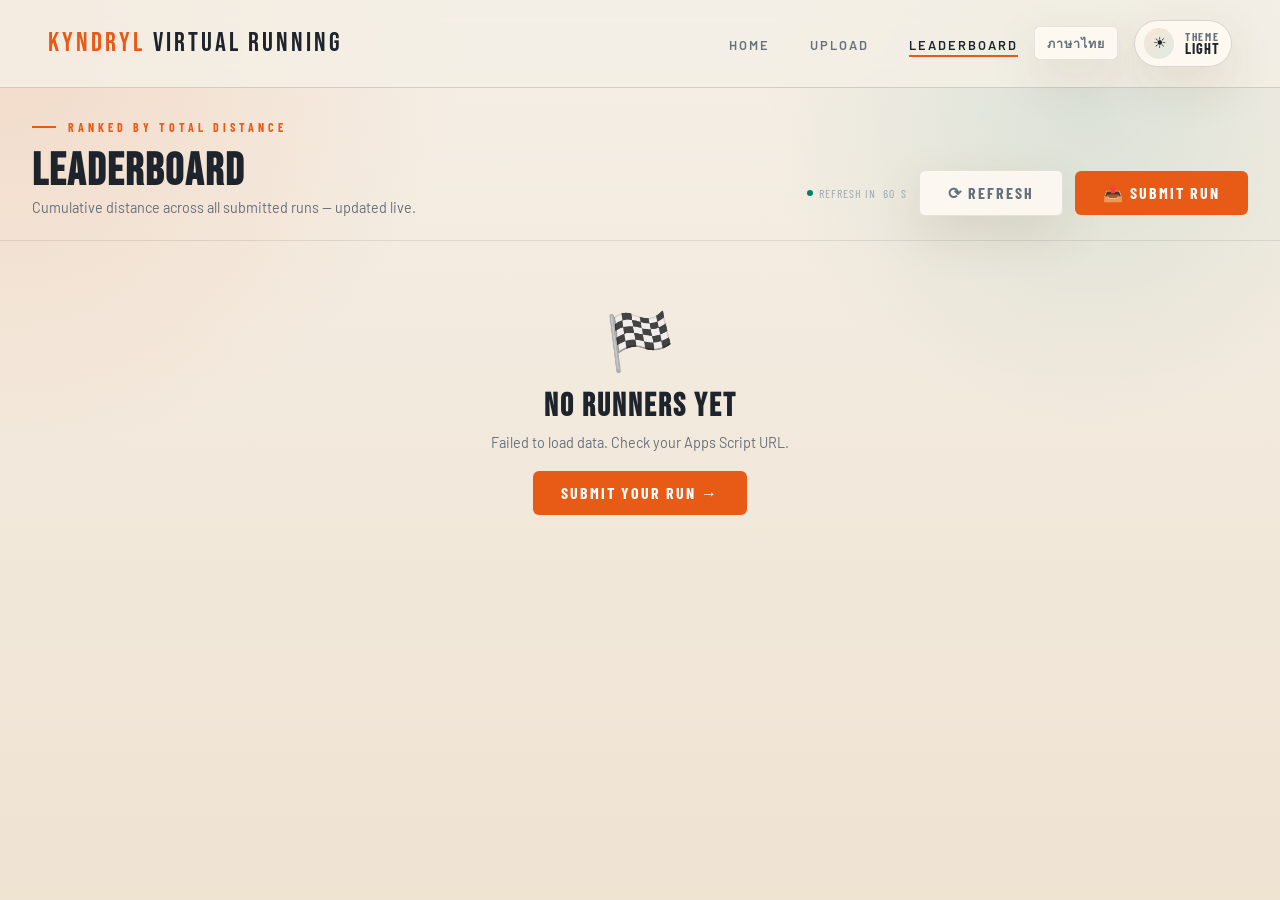
==== commit 9b557ab3: "refactor: Remove 'Event' from the navigation logo text." ====
--- a/leaderboard.html
+++ b/leaderboard.html
@@ -500,7 +500,7 @@
 <body>
 
   <nav>
-    <a href="index.html" class="nav-logo">Kyndryl <span>Virtual Running Event</span></a>
+    <a href="index.html" class="nav-logo">Kyndryl <span>Virtual Running</span></a>
     <div class="nav-right">
       <ul class="nav-links">
         <li><a href="index.html" data-i18n="nav_home">Home</a></li>
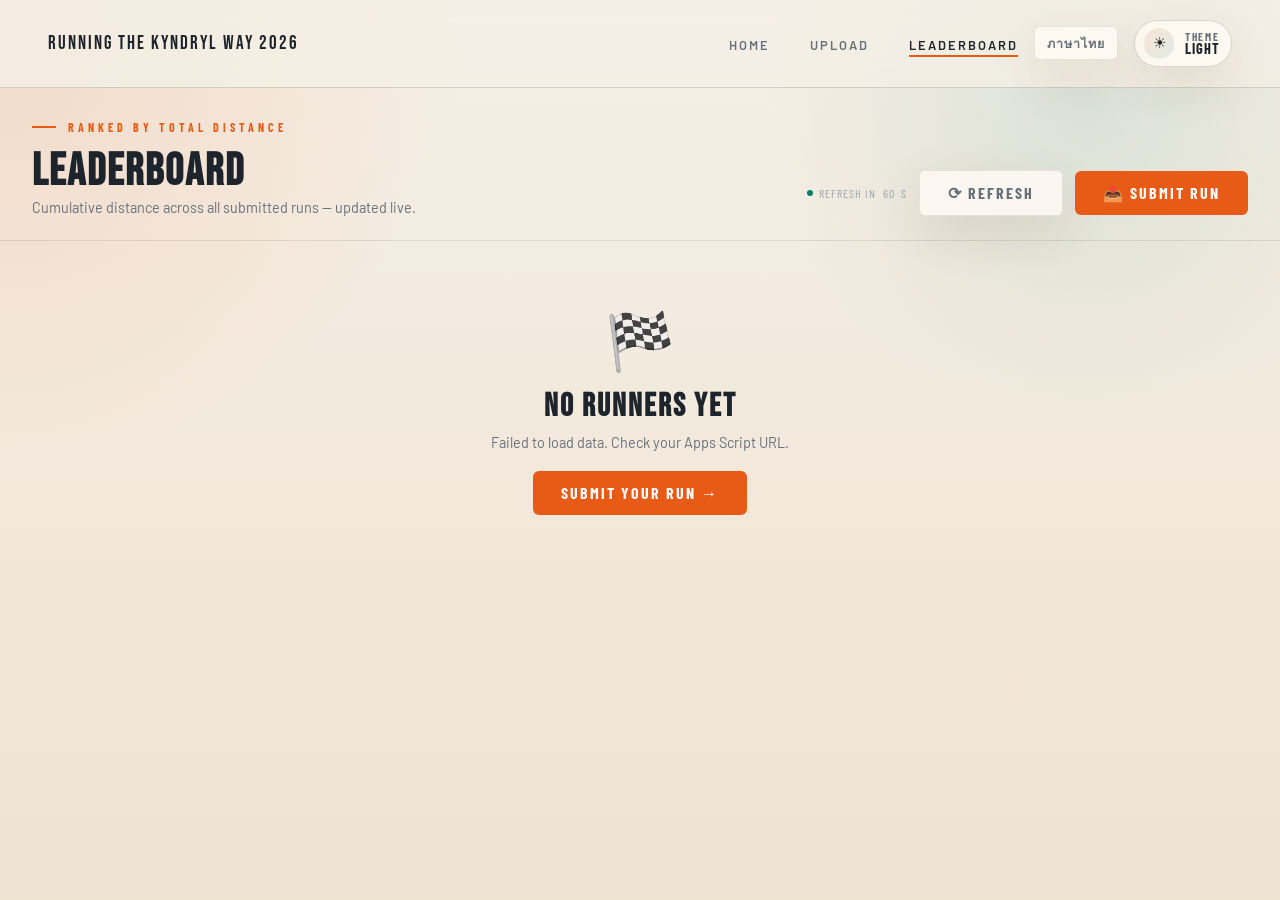
==== commit 43458a64: "feat: Update branding to 'Running The Kyndryl Way 2026', enhance upload form UX with editable runner" ====
--- a/leaderboard.html
+++ b/leaderboard.html
@@ -500,7 +500,7 @@
 <body>
 
   <nav>
-    <a href="index.html" class="nav-logo">Kyndryl <span>Virtual Running</span></a>
+    <a href="index.html" class="nav-logo">Running The Kyndryl Way 2026</a>
     <div class="nav-right">
       <ul class="nav-links">
         <li><a href="index.html" data-i18n="nav_home">Home</a></li>
--- a/style.css
+++ b/style.css
@@ -110,17 +110,18 @@
 
 .nav-logo {
   font-family: 'Bebas Neue', sans-serif;
-  font-size: 1.7rem;
-  color: var(--orange);
-  letter-spacing: 3px;
+  font-size: 1.2rem;
+  color: var(--text);          /* black in light, white in dark */
+  letter-spacing: 2px;
   text-decoration: none;
   display: flex;
   align-items: center;
-  gap: 0.5rem;
+  gap: 0.3rem;
+  line-height: 1.1;
 }
 
 .nav-logo span {
-  color: var(--text);
+  color: var(--text);          /* same as parent — no orange accent */
 }
 
 .nav-links {
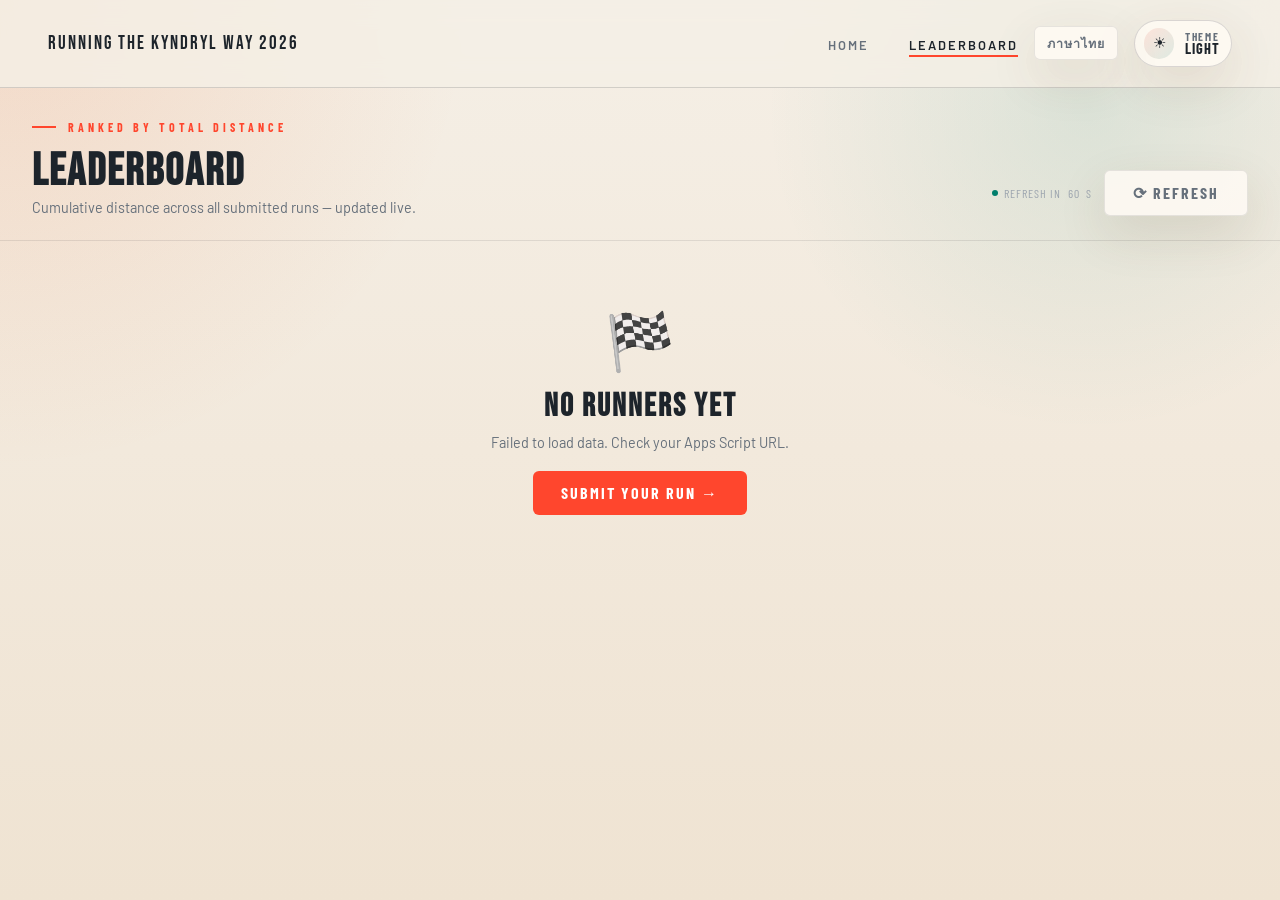
==== commit e4845e7f: "refactor: remove upload functionality and links from index, leaderboard, and upload pages" ====
--- a/leaderboard.html
+++ b/leaderboard.html
@@ -504,7 +504,6 @@
     <div class="nav-right">
       <ul class="nav-links">
         <li><a href="index.html" data-i18n="nav_home">Home</a></li>
-        <li><a href="upload.html" data-i18n="nav_upload">Upload</a></li>
         <li><a href="leaderboard.html" class="active" data-i18n="nav_leaderboard">Leaderboard</a></li>
       </ul>
       <button id="lang-btn" class="btn btn-ghost" onclick="toggleLang()"
@@ -533,7 +532,6 @@
         <span id="countdown" style="font-variant-numeric:tabular-nums;">60</span>s
       </div>
       <button class="btn btn-ghost" onclick="loadLeaderboard()" data-i18n="lb_refresh">⟳ Refresh</button>
-      <a href="upload.html" class="btn btn-primary" data-i18n="lb_submit">📤 Submit Run</a>
     </div>
   </div>
 
--- a/style.css
+++ b/style.css
@@ -11,9 +11,9 @@
   --nav-bg: rgba(245, 239, 230, 0.82);
   --page-glow-a: rgba(232, 91, 22, 0.14);
   --page-glow-b: rgba(0, 126, 108, 0.1);
-  --orange: #e85b16;
-  --orange-dim: rgba(232, 91, 22, 0.12);
-  --orange-glow: rgba(232, 91, 22, 0.26);
+  --orange: #FF462D;
+  --orange-dim: rgba(255, 70, 45, 0.12);
+  --orange-glow: rgba(255, 70, 45, 0.26);
   --mint: #007e6c;
   --mint-dim: rgba(0, 126, 108, 0.12);
   --text: #1d242b;
@@ -21,7 +21,7 @@
   --text-dim: #9da5af;
   --border: rgba(29, 36, 43, 0.1);
   --border-strong: rgba(29, 36, 43, 0.16);
-  --border-active: rgba(232, 91, 22, 0.32);
+  --border-active: rgba(255, 70, 45, 0.32);
   --gold: #FFD166;
   --silver: #B8C4CE;
   --bronze: #C9845A;
@@ -43,9 +43,9 @@
   --nav-bg: rgba(7, 10, 14, 0.92);
   --page-glow-a: rgba(255, 85, 0, 0.08);
   --page-glow-b: rgba(0, 229, 160, 0.05);
-  --orange: #FF5500;
-  --orange-dim: rgba(255, 85, 0, 0.15);
-  --orange-glow: rgba(255, 85, 0, 0.35);
+  --orange: #FF462D;
+  --orange-dim: rgba(255, 70, 45, 0.15);
+  --orange-glow: rgba(255, 70, 45, 0.35);
   --mint: #00E5A0;
   --mint-dim: rgba(0, 229, 160, 0.12);
   --text: #EEE9E2;
@@ -53,7 +53,7 @@
   --text-dim: #3D4E5E;
   --border: rgba(255,255,255,0.07);
   --border-strong: rgba(255,255,255,0.14);
-  --border-active: rgba(255,85,0,0.4);
+  --border-active: rgba(255, 70, 45, 0.4);
   --shadow: 0 4px 24px rgba(0,0,0,0.5);
   --shadow-strong: 0 18px 48px rgba(0,0,0,0.5);
   --spinner-track: rgba(255,255,255,0.1);
